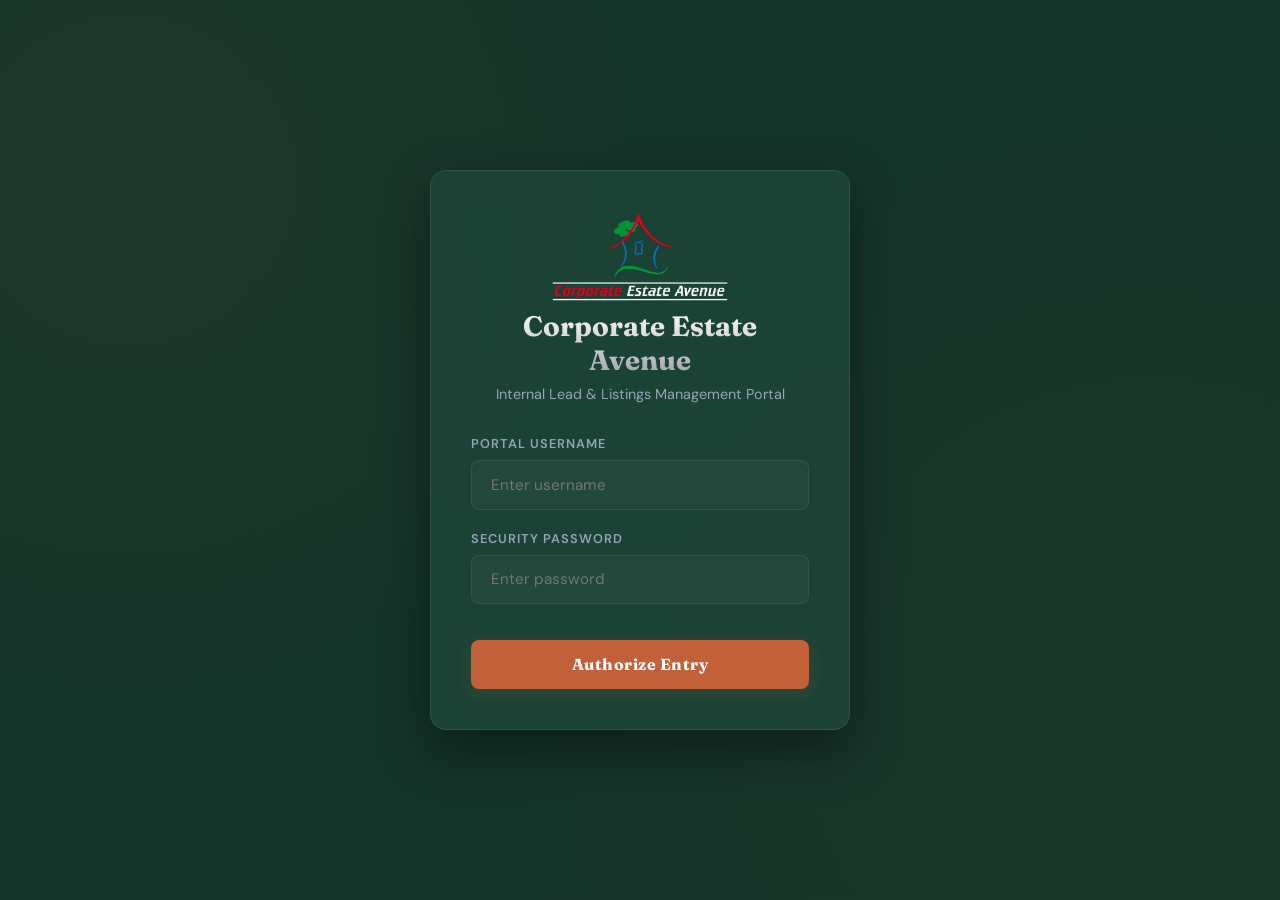
==== admin.html @ d3084be7 "Redesign site, add brand logo, and harden backend security - New conversion-focused homepage design " ====
<!DOCTYPE html>
<html lang="en">
<head>
    <meta charset="UTF-8">
    <meta name="viewport" content="width=device-width, initial-scale=1.0">
    <title>CEA Portal | Admin Dashboard</title>
    <!-- Google Fonts: Fraunces & DM Sans -->
    <link rel="preconnect" href="https://fonts.googleapis.com">
    <link rel="preconnect" href="https://fonts.gstatic.com" crossorigin>
    <link href="https://fonts.googleapis.com/css2?family=DM+Sans:wght@400;500;700&family=Fraunces:opsz,wght@9..144,500;9..144,600;9..144,700&display=swap" rel="stylesheet">
    <style>
        /* CSS Variables matching CEA brand */
        :root {
            --color-bg-deep: #153429;
            --color-bg-card: rgba(31, 77, 63, 0.6);
            --color-gold: #c2603a;
            --color-gold-hover: #d97a52;
            --color-text-primary: #f8fafc;
            --color-text-muted: #94a3b8;
            --color-border: rgba(255, 255, 255, 0.08);
            --color-border-glow: rgba(194, 96, 58, 0.3);
            --font-display: 'Fraunces', Georgia, serif;
            --font-body: 'DM Sans', sans-serif;
            --glass-shadow: 0 20px 50px rgba(0, 0, 0, 0.4);
            --transition: all 0.3s cubic-bezier(0.16, 1, 0.3, 1);
        }

        * {
            box-sizing: border-box;
            margin: 0;
            padding: 0;
        }

        body {
            background-color: var(--color-bg-deep);
            color: var(--color-text-primary);
            font-family: var(--font-body);
            font-variant-numeric: lining-nums;
            min-height: 100vh;
            display: flex;
            justify-content: center;
            align-items: center;
            overflow-x: hidden;
            background-image: radial-gradient(circle at 10% 20%, rgba(194, 96, 58, 0.05) 0%, transparent 40%),
                              radial-gradient(circle at 90% 80%, rgba(194, 96, 58, 0.03) 0%, transparent 50%);
        }

        /* Glassmorphic Panel Base */
        .glass-panel {
            background: var(--color-bg-card);
            backdrop-filter: blur(15px);
            -webkit-backdrop-filter: blur(15px);
            border: 1px solid var(--color-border);
            border-radius: 16px;
            box-shadow: var(--glass-shadow);
        }

        /* Animations */
        @keyframes fadeInUp {
            from {
                opacity: 0;
                transform: translateY(20px);
            }
            to {
                opacity: 1;
                transform: translateY(0);
            }
        }

        .animate-fade-in {
            animation: fadeInUp 0.6s cubic-bezier(0.16, 1, 0.3, 1) forwards;
        }

        /* -------------------------------------
           LOGIN CONTAINER
           ------------------------------------- */
        .login-wrapper {
            width: 100%;
            max-width: 420px;
            padding: 2.5rem;
            text-align: center;
        }

        .login-logo {
            margin-bottom: 2rem;
        }

        .logo-badge {
            background: linear-gradient(135deg, var(--color-gold), #aa8416);
            color: #ffffff;
            font-family: var(--font-display);
            font-weight: 800;
            padding: 0.5rem 1rem;
            border-radius: 8px;
            font-size: 1.2rem;
            display: inline-block;
            letter-spacing: 1px;
            box-shadow: 0 4px 15px rgba(194, 96, 58, 0.3);
            margin-bottom: 0.75rem;
        }

        .login-title {
            font-family: var(--font-display);
            font-size: 1.75rem;
            font-weight: 700;
            margin-bottom: 0.5rem;
            background: linear-gradient(180deg, #ffffff 0%, #a1a1aa 100%);
            -webkit-background-clip: text;
            -webkit-text-fill-color: transparent;
        }

        .login-subtitle {
            color: var(--color-text-muted);
            font-size: 0.9rem;
            margin-bottom: 2rem;
        }

        .form-group {
            text-align: left;
            margin-bottom: 1.25rem;
        }

        .form-group label {
            display: block;
            font-size: 0.8rem;
            text-transform: uppercase;
            letter-spacing: 1px;
            color: var(--color-text-muted);
            margin-bottom: 0.5rem;
            font-weight: 600;
        }

        .form-control {
            width: 100%;
            padding: 0.85rem 1.2rem;
            background: rgba(255, 255, 255, 0.03);
            border: 1px solid var(--color-border);
            border-radius: 8px;
            color: var(--color-text-primary);
            font-family: var(--font-body);
            font-size: 0.95rem;
            transition: var(--transition);
        }

        .form-control:focus {
            outline: none;
            border-color: var(--color-gold);
            background: rgba(255, 255, 255, 0.06);
            box-shadow: 0 0 15px rgba(194, 96, 58, 0.15);
        }

        .btn-gold {
            width: 100%;
            padding: 0.9rem;
            background: var(--color-gold);
            color: #ffffff;
            border: none;
            border-radius: 8px;
            font-family: var(--font-display);
            font-weight: 700;
            font-size: 1rem;
            cursor: pointer;
            letter-spacing: 0.5px;
            transition: var(--transition);
            box-shadow: 0 4px 20px rgba(194, 96, 58, 0.2);
            margin-top: 1rem;
        }

        .btn-gold:hover {
            background: var(--color-gold-hover);
            transform: translateY(-2px);
            box-shadow: 0 6px 25px rgba(194, 96, 58, 0.35);
        }

        .btn-gold:active {
            transform: translateY(0);
        }

        .btn-gold:disabled {
            background: #52525b;
            color: #27272a;
            cursor: not-allowed;
            transform: none;
            box-shadow: none;
        }

        .error-message {
            color: #ef4444;
            font-size: 0.85rem;
            margin-top: 1rem;
            display: none;
        }

        /* -------------------------------------
           DASHBOARD WRAPPER
           ------------------------------------- */
        .dashboard-container {
            width: 100%;
            max-width: 1280px;
            min-height: 85vh;
            margin: 2rem;
            display: none; /* Shown dynamically */
            flex-direction: column;
            animation: fadeInUp 0.8s cubic-bezier(0.16, 1, 0.3, 1) forwards;
        }

        /* Header block */
        .dash-header {
            display: flex;
            justify-content: space-between;
            align-items: center;
            padding: 1.5rem 2rem;
            border-bottom: 1px solid var(--color-border);
        }

        .dash-brand {
            display: flex;
            align-items: center;
            gap: 1rem;
        }

        .dash-logo-badge {
            background: var(--color-gold);
            color: #ffffff;
            font-family: var(--font-display);
            font-weight: 800;
            padding: 0.4rem 0.8rem;
            border-radius: 6px;
            font-size: 1.1rem;
        }

        .dash-title {
            font-family: var(--font-display);
            font-size: 1.35rem;
            font-weight: 700;
        }

        .dash-actions {
            display: flex;
            align-items: center;
            gap: 1rem;
        }

        .btn-logout {
            padding: 0.5rem 1rem;
            background: transparent;
            border: 1px solid rgba(239, 68, 68, 0.4);
            color: #f87171;
            border-radius: 6px;
            font-family: var(--font-body);
            font-size: 0.85rem;
            font-weight: 500;
            cursor: pointer;
            transition: var(--transition);
        }

        .btn-logout:hover {
            background: rgba(239, 68, 68, 0.1);
            border-color: #ef4444;
            color: #ef4444;
        }

        /* Dashboard Body Layout */
        .dash-body {
            flex: 1;
            display: flex;
            flex-direction: column;
            padding: 2rem;
        }

        /* Stats Grid */
        .stats-grid {
            display: grid;
            grid-template-columns: repeat(auto-fit, minmax(220px, 1fr));
            gap: 1.5rem;
            margin-bottom: 2rem;
        }

        .stat-card {
            padding: 1.5rem;
            display: flex;
            align-items: center;
            justify-content: space-between;
        }

        .stat-info h3 {
            font-size: 0.8rem;
            text-transform: uppercase;
            letter-spacing: 1px;
            color: var(--color-text-muted);
            margin-bottom: 0.5rem;
        }

        .stat-number {
            font-family: var(--font-display);
            font-size: 2.2rem;
            font-weight: 800;
            color: var(--color-gold);
        }

        .stat-icon-wrapper {
            background: rgba(194, 96, 58, 0.1);
            color: var(--color-gold);
            padding: 0.75rem;
            border-radius: 12px;
            display: flex;
            align-items: center;
            justify-content: center;
        }

        .stat-icon-wrapper svg {
            width: 24px;
            height: 24px;
        }

        /* Tabs and Controls */
        .dash-tabs-bar {
            display: flex;
            justify-content: space-between;
            align-items: center;
            border-bottom: 1px solid var(--color-border);
            margin-bottom: 1.5rem;
            flex-wrap: wrap;
            gap: 1rem;
        }

        .tabs-list {
            display: flex;
            list-style: none;
            gap: 0.5rem;
        }

        .tab-btn {
            background: transparent;
            border: none;
            color: var(--color-text-muted);
            padding: 1rem 1.5rem;
            font-family: var(--font-display);
            font-size: 1rem;
            font-weight: 600;
            cursor: pointer;
            position: relative;
            transition: var(--transition);
        }

        .tab-btn:hover {
            color: var(--color-text-primary);
        }

        .tab-btn.active {
            color: var(--color-gold);
        }

        .tab-btn.active::after {
            content: '';
            position: absolute;
            bottom: -1px;
            left: 0;
            right: 0;
            height: 2px;
            background: var(--color-gold);
            box-shadow: 0 0 10px var(--color-gold);
        }

        /* Tab Content Panel */
        .tab-panel {
            display: none;
            animation: fadeInUp 0.4s cubic-bezier(0.16, 1, 0.3, 1) forwards;
        }

        .tab-panel.active {
            display: block;
        }

        /* Inquiries Table styling */
        .table-responsive {
            width: 100%;
            overflow-x: auto;
            border-radius: 10px;
            border: 1px solid var(--color-border);
        }

        .cea-table {
            width: 100%;
            border-collapse: collapse;
            text-align: left;
            font-size: 0.9rem;
        }

        .cea-table th {
            background: rgba(255, 255, 255, 0.02);
            color: var(--color-text-muted);
            font-family: var(--font-display);
            font-weight: 600;
            padding: 1rem 1.25rem;
            border-bottom: 1px solid var(--color-border);
            text-transform: uppercase;
            font-size: 0.75rem;
            letter-spacing: 0.5px;
        }

        .cea-table td {
            padding: 1rem 1.25rem;
            border-bottom: 1px solid var(--color-border);
            color: var(--color-text-primary);
            vertical-align: middle;
        }

        .cea-table tr:last-child td {
            border-bottom: none;
        }

        .cea-table tr:hover td {
            background: rgba(255, 255, 255, 0.01);
        }

        .badge {
            display: inline-block;
            padding: 0.25rem 0.6rem;
            font-size: 0.75rem;
            font-weight: 600;
            border-radius: 20px;
            text-transform: uppercase;
            letter-spacing: 0.5px;
        }

        .badge-pm { background: rgba(59, 130, 246, 0.15); color: #60a5fa; border: 1px solid rgba(59, 130, 246, 0.3); }
        .badge-res { background: rgba(16, 185, 129, 0.15); color: #34d399; border: 1px solid rgba(16, 185, 129, 0.3); }
        .badge-comm { background: rgba(139, 92, 246, 0.15); color: #a78bfa; border: 1px solid rgba(139, 92, 246, 0.3); }
        .badge-reloc { background: rgba(245, 158, 11, 0.15); color: #fbbf24; border: 1px solid rgba(245, 158, 11, 0.3); }
        .badge-owner { background: rgba(236, 72, 153, 0.15); color: #f472b6; border: 1px solid rgba(236, 72, 153, 0.3); }
        .badge-client { background: rgba(20, 184, 166, 0.15); color: #2dd4bf; border: 1px solid rgba(20, 184, 166, 0.3); }

        .btn-action {
            background: rgba(255, 255, 255, 0.04);
            border: 1px solid var(--color-border);
            color: var(--color-text-primary);
            padding: 0.4rem 0.75rem;
            border-radius: 6px;
            font-size: 0.8rem;
            cursor: pointer;
            transition: var(--transition);
            display: inline-flex;
            align-items: center;
            gap: 0.3rem;
        }

        .btn-action:hover {
            border-color: var(--color-gold);
            color: var(--color-gold);
            background: rgba(194, 96, 58, 0.05);
        }

        .btn-action-delete {
            background: rgba(239, 68, 68, 0.05);
            border-color: rgba(239, 68, 68, 0.2);
            color: #f87171;
        }

        .btn-action-delete:hover {
            background: rgba(239, 68, 68, 0.15);
            border-color: #ef4444;
            color: #ef4444;
        }

        /* Empty state */
        .empty-state {
            padding: 3rem;
            text-align: center;
            color: var(--color-text-muted);
        }

        .empty-state svg {
            width: 48px;
            height: 48px;
            stroke: var(--color-text-muted);
            margin-bottom: 1rem;
            opacity: 0.6;
        }

        /* Properties Grid admin view */
        .properties-admin-grid {
            display: grid;
            grid-template-columns: repeat(auto-fill, minmax(320px, 1fr));
            gap: 1.5rem;
        }

        .prop-card {
            display: flex;
            flex-direction: column;
            height: 100%;
        }

        /* Image gallery slider for card */
        .prop-gallery-box {
            position: relative;
            height: 180px;
            background: #181d28;
            border-radius: 12px 12px 0 0;
            overflow: hidden;
            display: flex;
            align-items: center;
            justify-content: center;
        }

        .prop-gallery-img {
            width: 100%;
            height: 100%;
            object-fit: cover;
            transition: var(--transition);
            cursor: zoom-in;
        }

        .prop-gallery-img:hover {
            transform: scale(1.05);
        }

        .prop-gallery-counter {
            position: absolute;
            bottom: 10px;
            right: 10px;
            background: rgba(0, 0, 0, 0.7);
            color: #fff;
            padding: 0.25rem 0.5rem;
            border-radius: 4px;
            font-size: 0.75rem;
            font-weight: 600;
        }

        .prop-info-box {
            padding: 1.25rem;
            flex: 1;
            display: flex;
            flex-direction: column;
            justify-content: space-between;
        }

        .prop-type-badge {
            align-self: flex-start;
            font-size: 0.7rem;
            font-weight: 600;
            text-transform: uppercase;
            color: var(--color-gold);
            border: 1px solid var(--color-gold);
            padding: 0.2rem 0.5rem;
            border-radius: 4px;
            margin-bottom: 0.5rem;
            letter-spacing: 0.5px;
        }

        .prop-name {
            font-family: var(--font-display);
            font-size: 1.15rem;
            font-weight: 700;
            margin-bottom: 0.25rem;
        }

        .prop-location {
            color: var(--color-text-muted);
            font-size: 0.85rem;
            margin-bottom: 1rem;
            display: flex;
            align-items: center;
            gap: 0.3rem;
        }

        .prop-location svg {
            width: 14px;
            height: 14px;
        }

        .prop-meta-details {
            display: grid;
            grid-template-columns: 1fr 1fr;
            gap: 0.5rem;
            border-top: 1px solid var(--color-border);
            border-bottom: 1px solid var(--color-border);
            padding: 0.75rem 0;
            margin-bottom: 1rem;
            font-size: 0.85rem;
        }

        .meta-item {
            color: var(--color-text-muted);
        }

        .meta-item span {
            color: var(--color-text-primary);
            font-weight: 500;
        }

        .prop-owner-details {
            background: rgba(255, 255, 255, 0.02);
            padding: 0.75rem;
            border-radius: 8px;
            font-size: 0.8rem;
            border: 1px solid var(--color-border);
            margin-bottom: 1rem;
        }

        .owner-row {
            display: flex;
            justify-content: space-between;
            margin-bottom: 0.25rem;
        }

        .owner-row:last-child {
            margin-bottom: 0;
        }

        .owner-label {
            color: var(--color-text-muted);
        }

        .owner-val {
            font-weight: 500;
        }

        .prop-card-actions {
            display: flex;
            gap: 0.5rem;
        }

        .btn-card-full {
            flex: 1;
            justify-content: center;
        }

        /* -------------------------------------
           MODAL DIALOG
           ------------------------------------- */
        .modal-overlay {
            position: fixed;
            top: 0;
            left: 0;
            width: 100vw;
            height: 100vh;
            background: rgba(5, 7, 10, 0.85);
            backdrop-filter: blur(10px);
            z-index: 10000;
            display: none;
            justify-content: center;
            align-items: center;
            padding: 1.5rem;
        }

        .modal-overlay.open {
            display: flex;
        }

        .modal-box {
            width: 100%;
            max-width: 600px;
            max-height: 90vh;
            overflow-y: auto;
            position: relative;
            padding: 2.5rem;
            animation: modalScaleUp 0.4s cubic-bezier(0.16, 1, 0.3, 1) forwards;
        }

        @keyframes modalScaleUp {
            from {
                opacity: 0;
                transform: scale(0.95) translateY(10px);
            }
            to {
                opacity: 1;
                transform: scale(1) translateY(0);
            }
        }

        .modal-close-btn {
            position: absolute;
            top: 1.5rem;
            right: 1.5rem;
            background: transparent;
            border: none;
            font-size: 2rem;
            color: var(--color-text-muted);
            cursor: pointer;
            transition: var(--transition);
        }

        .modal-close-btn:hover {
            color: var(--color-text-primary);
        }

        .modal-heading {
            font-family: var(--font-display);
            font-size: 1.5rem;
            font-weight: 700;
            color: var(--color-gold);
            margin-bottom: 0.5rem;
        }

        .modal-divider {
            height: 1px;
            background: var(--color-border);
            margin: 1.25rem 0;
        }

        .modal-body {
            font-size: 0.95rem;
            line-height: 1.6;
        }

        .modal-body h4 {
            font-family: var(--font-display);
            font-size: 0.8rem;
            text-transform: uppercase;
            letter-spacing: 0.5px;
            color: var(--color-text-muted);
            margin-bottom: 0.5rem;
        }

        .modal-body p {
            margin-bottom: 1.5rem;
            background: rgba(255, 255, 255, 0.02);
            padding: 1rem;
            border-radius: 8px;
            border: 1px solid var(--color-border);
            white-space: pre-wrap; /* Preserve linebreaks */
        }

        /* Fullscreen Image Lightbox */
        .lightbox-overlay {
            position: fixed;
            top: 0;
            left: 0;
            width: 100vw;
            height: 100vh;
            background: rgba(0, 0, 0, 0.95);
            z-index: 20000;
            display: none;
            justify-content: center;
            align-items: center;
            user-select: none;
        }

        .lightbox-overlay.open {
            display: flex;
        }

        .lightbox-close {
            position: absolute;
            top: 2rem;
            right: 2rem;
            background: transparent;
            border: none;
            color: #fff;
            font-size: 2.5rem;
            cursor: pointer;
            opacity: 0.6;
            transition: var(--transition);
        }

        .lightbox-close:hover {
            opacity: 1;
        }

        .lightbox-content {
            max-width: 90vw;
            max-height: 85vh;
            display: flex;
            align-items: center;
            justify-content: center;
            position: relative;
        }

        .lightbox-img {
            max-width: 100%;
            max-height: 100%;
            object-fit: contain;
            border-radius: 8px;
            box-shadow: 0 10px 40px rgba(0,0,0,0.8);
            border: 1px solid rgba(255,255,255,0.05);
        }

        .lightbox-arrow {
            position: absolute;
            top: 50%;
            transform: translateY(-50%);
            background: rgba(255,255,255,0.05);
            border: 1px solid rgba(255,255,255,0.1);
            color: #fff;
            font-size: 2rem;
            padding: 1rem;
            cursor: pointer;
            border-radius: 50%;
            transition: var(--transition);
            display: flex;
            align-items: center;
            justify-content: center;
            width: 60px;
            height: 60px;
        }

        .lightbox-arrow:hover {
            background: rgba(194, 96, 58, 0.2);
            border-color: var(--color-gold);
            color: var(--color-gold);
        }

        .lightbox-arrow-left {
            left: -80px;
        }

        .lightbox-arrow-right {
            right: -80px;
        }

        @media (max-width: 768px) {
            .lightbox-arrow {
                width: 45px;
                height: 45px;
                font-size: 1.5rem;
            }
            .lightbox-arrow-left { left: 10px; }
            .lightbox-arrow-right { right: 10px; }
        }

        /* Premium Toast alerts */
        .cea-toast {
            position: fixed;
            bottom: 3rem;
            left: 50%;
            transform: translateX(-50%) translateY(20px);
            background: rgba(194, 96, 58, 0.95);
            color: #ffffff;
            padding: 1.25rem 2.5rem;
            border-radius: 30px;
            font-size: 0.95rem;
            fontWeight: 600;
            fontFamily: var(--font-body);
            letter-spacing: 0.5px;
            box-shadow: 0 15px 40px rgba(194, 96, 58, 0.3);
            z-index: 100000;
            opacity: 0;
            transition: all 0.4s cubic-bezier(0.16, 1, 0.3, 1);
        }

        .cea-toast.show {
            opacity: 1;
            transform: translateX(-50%) translateY(0);
        }
    </style>
</head>
<body>

    <!-- LOGIN PANEL -->
    <div class="login-wrapper glass-panel animate-fade-in" id="js-login-panel">
        <div class="login-logo">
            <img src="logo-white.png" alt="Corporate Estate Avenue" style="height:90px;width:auto;display:block;margin:0 auto 0.5rem;">
            <h1 class="login-title">Corporate Estate Avenue</h1>
            <p class="login-subtitle">Internal Lead & Listings Management Portal</p>
        </div>
        
        <form id="js-login-form">
            <div class="form-group">
                <label for="username">Portal Username</label>
                <input type="text" id="username" class="form-control" placeholder="Enter username" required autocomplete="username">
            </div>
            <div class="form-group">
                <label for="password">Security Password</label>
                <input type="password" id="password" class="form-control" placeholder="Enter password" required autocomplete="current-password">
            </div>
            <button type="submit" class="btn-gold" id="login-submit-btn">Authorize Entry</button>
            <div class="error-message" id="js-error-msg">Invalid credential configuration. Please try again.</div>
        </form>
    </div>

    <!-- MAIN DASHBOARD -->
    <div class="dashboard-container glass-panel" id="js-dashboard">
        <header class="dash-header">
            <div class="dash-brand">
                <div class="dash-logo-badge">CEA</div>
                <div class="dash-title-box">
                    <h2 class="dash-title">Corporate Estate Avenue</h2>
                    <p style="font-size:0.75rem; color: var(--color-text-muted)">Lead & Portal Administration</p>
                </div>
            </div>
            <div class="dash-actions">
                <span id="js-admin-welcome" style="font-size:0.9rem; color: var(--color-text-muted); display:none;">Welcome, Admin</span>
                <button class="btn-logout" id="js-btn-logout">Logout</button>
            </div>
        </header>

        <main class="dash-body">
            <!-- Summary Stats Card Block -->
            <div class="stats-grid">
                <div class="stat-card glass-panel">
                    <div class="stat-info">
                        <h3>Consultation Inquiries</h3>
                        <div class="stat-number" id="js-stat-inquiries">0</div>
                    </div>
                    <div class="stat-icon-wrapper">
                        <svg fill="none" stroke="currentColor" stroke-width="2" viewBox="0 0 24 24"><path stroke-linecap="round" stroke-linejoin="round" d="M8 10h.01M12 10h.01M16 10h.01M9 16H5a2 2 0 01-2-2V6a2 2 0 012-2h14a2 2 0 012 2v8a2 2 0 01-2 2h-5l-5 5v-5z"/></svg>
                    </div>
                </div>
                
                <div class="stat-card glass-panel">
                    <div class="stat-info">
                        <h3>Uploaded Properties</h3>
                        <div class="stat-number" id="js-stat-properties">0</div>
                    </div>
                    <div class="stat-icon-wrapper">
                        <svg fill="none" stroke="currentColor" stroke-width="2" viewBox="0 0 24 24"><path stroke-linecap="round" stroke-linejoin="round" d="M19 21V5a2 2 0 00-2-2H7a2 2 0 00-2 2v16m14 0h2m-2 0h-5m-9 0H3m2 0h5M9 7h1m-1 4h1m4-4h1m-1 4h1m-5 10v-5a1 1 0 011-1h2a1 1 0 011 1v5m-4 0h4"/></svg>
                    </div>
                </div>
            </div>

            <!-- Tabs Controls -->
            <div class="dash-tabs-bar">
                <ul class="tabs-list">
                    <li><button class="tab-btn active" data-tab="inquiries">Inquiries</button></li>
                    <li><button class="tab-btn" data-tab="properties">Uploaded Properties</button></li>
                </ul>
            </div>

            <!-- PANEL 1: INQUIRIES -->
            <section class="tab-panel active" id="panel-inquiries">
                <div class="table-responsive">
                    <table class="cea-table">
                        <thead>
                            <tr>
                                <th>Contact Name</th>
                                <th>Email Address</th>
                                <th>Phone Number</th>
                                <th>Service Area</th>
                                <th>Received Date</th>
                                <th>Actions</th>
                            </tr>
                        </thead>
                        <tbody id="js-inquiries-table-body">
                            <!-- Populated dynamically -->
                        </tbody>
                    </table>
                </div>
                <div class="empty-state" id="js-inquiries-empty" style="display:none;">
                    <svg fill="none" stroke="currentColor" stroke-width="2" viewBox="0 0 24 24"><path stroke-linecap="round" stroke-linejoin="round" d="M9 12h6m-6 4h6m2 5H7a2 2 0 01-2-2V5a2 2 0 012-2h5.586a1 1 0 01.707.293l5.414 5.414a1 1 0 01.293.707V19a2 2 0 01-2 2z"/></svg>
                    <p>No active inquiries found.</p>
                </div>
            </section>

            <!-- PANEL 2: PROPERTIES -->
            <section class="tab-panel" id="panel-properties">
                <div class="properties-admin-grid" id="js-properties-grid">
                    <!-- Populated dynamically -->
                </div>
                <div class="empty-state" id="js-properties-empty" style="display:none;">
                    <svg fill="none" stroke="currentColor" stroke-width="2" viewBox="0 0 24 24"><path stroke-linecap="round" stroke-linejoin="round" d="M19 21V5a2 2 0 00-2-2H7a2 2 0 00-2 2v16m14 0h2m-2 0h-5m-9 0H3m2 0h5M9 7h1m-1 4h1m4-4h1m-1 4h1m-5 10v-5a1 1 0 011-1h2a1 1 0 011 1v5m-4 0h4"/></svg>
                    <p>No uploaded properties available.</p>
                </div>
            </section>
        </main>
    </div>

    <!-- DETAIL MODAL -->
    <div class="modal-overlay" id="js-detail-modal">
        <div class="modal-box glass-panel">
            <button class="modal-close-btn" id="js-close-modal">&times;</button>
            <h3 class="modal-heading" id="js-modal-title">Inquiry Details</h3>
            <div class="modal-divider"></div>
            <div class="modal-body" id="js-modal-body">
                <!-- Set dynamically -->
            </div>
        </div>
    </div>

    <!-- LIGHTBOX FOR PROPERTY IMAGES -->
    <div class="lightbox-overlay" id="js-lightbox">
        <button class="lightbox-close" id="js-close-lightbox">&times;</button>
        <button class="lightbox-arrow lightbox-arrow-left" id="js-prev-lightbox">&#10094;</button>
        <div class="lightbox-content">
            <img src="" alt="Listing Zoom" class="lightbox-img" id="js-lightbox-img">
        </div>
        <button class="lightbox-arrow lightbox-arrow-right" id="js-next-lightbox">&#10095;</button>
    </div>

    <script src="admin.js"></script>
</body>
</html>
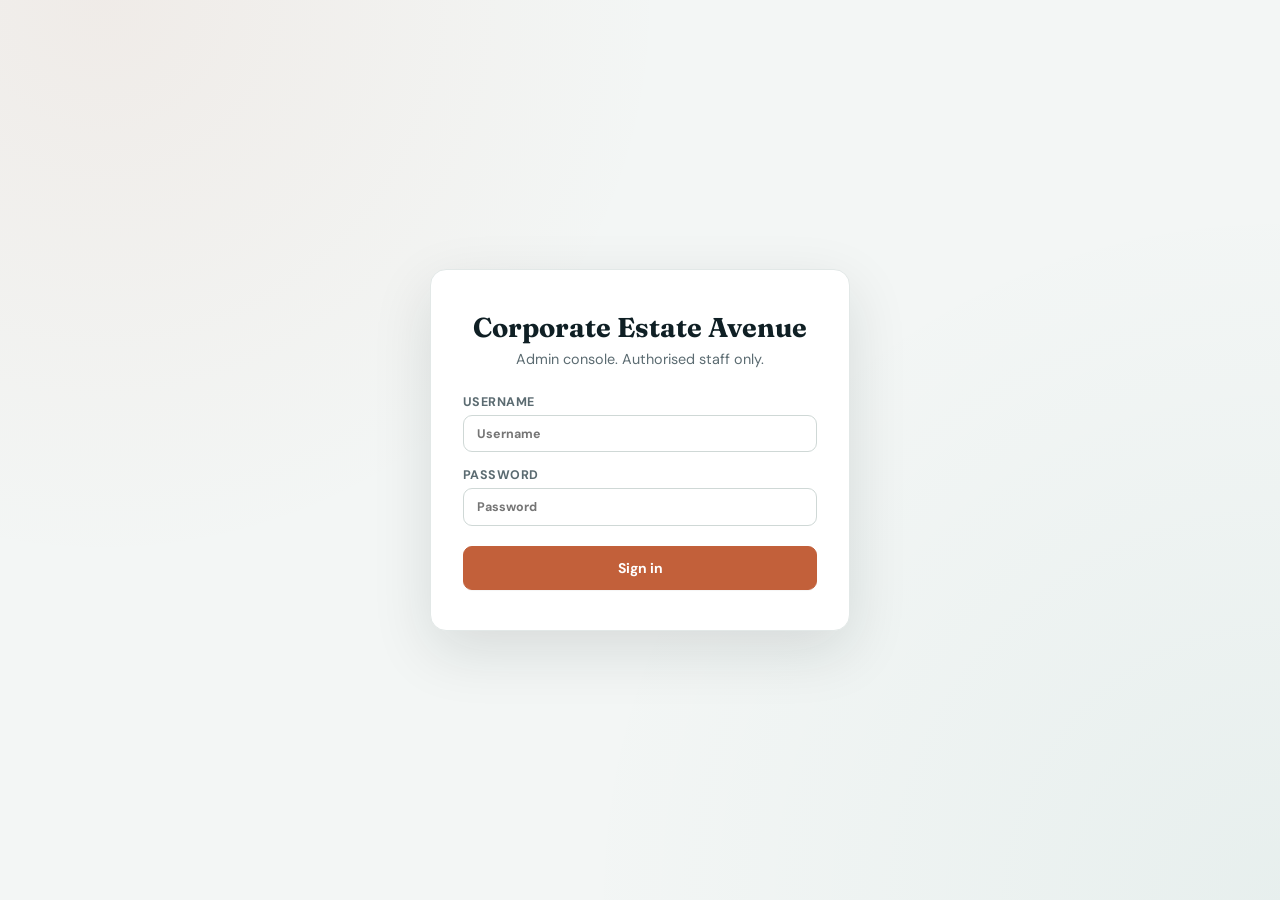
==== commit 9f9577d7: "Add Supabase backend, listing approval workflow and CRM admin console - Supabase REST/Storage backen" ====
--- a/admin.html
+++ b/admin.html
@@ -3,980 +3,516 @@
 <head>
     <meta charset="UTF-8">
     <meta name="viewport" content="width=device-width, initial-scale=1.0">
-    <title>CEA Portal | Admin Dashboard</title>
-    <!-- Google Fonts: Fraunces & DM Sans -->
+    <meta name="robots" content="noindex, nofollow">
+    <meta name="color-scheme" content="light">
+    <meta name="theme-color" content="#f3f6f5">
+    <title>CEA Portal | Admin Console</title>
+    <link rel="icon" type="image/png" href="icon-192.png">
     <link rel="preconnect" href="https://fonts.googleapis.com">
     <link rel="preconnect" href="https://fonts.gstatic.com" crossorigin>
     <link href="https://fonts.googleapis.com/css2?family=DM+Sans:wght@400;500;700&family=Fraunces:opsz,wght@9..144,500;9..144,600;9..144,700&display=swap" rel="stylesheet">
     <style>
-        /* CSS Variables matching CEA brand */
         :root {
-            --color-bg-deep: #153429;
-            --color-bg-card: rgba(31, 77, 63, 0.6);
-            --color-gold: #c2603a;
-            --color-gold-hover: #d97a52;
-            --color-text-primary: #f8fafc;
-            --color-text-muted: #94a3b8;
-            --color-border: rgba(255, 255, 255, 0.08);
-            --color-border-glow: rgba(194, 96, 58, 0.3);
+            --bg: #f3f6f5;
+            --card: #ffffff;
+            --card-solid: #ffffff;
+            --accent: #c2603a;
+            --accent-hover: #a84a26;
+            --text: #0f1f24;
+            --muted: #5b6b71;
+            --line: #e2e8e7;
+            --field: #f6f8f7;
+            --ok: #15803d;
+            --warn: #b45309;
+            --bad: #b91c1c;
+            --info: #1d4ed8;
             --font-display: 'Fraunces', Georgia, serif;
-            --font-body: 'DM Sans', sans-serif;
-            --glass-shadow: 0 20px 50px rgba(0, 0, 0, 0.4);
-            --transition: all 0.3s cubic-bezier(0.16, 1, 0.3, 1);
+            --font-body: 'DM Sans', system-ui, sans-serif;
+            --ease: cubic-bezier(0.16, 1, 0.3, 1);
         }
-
-        * {
-            box-sizing: border-box;
-            margin: 0;
-            padding: 0;
-        }
-
+        * { box-sizing: border-box; margin: 0; padding: 0; }
+        html { -webkit-text-size-adjust: 100%; }
         body {
-            background-color: var(--color-bg-deep);
-            color: var(--color-text-primary);
+            background: var(--bg);
+            color: var(--text);
             font-family: var(--font-body);
             font-variant-numeric: lining-nums;
             min-height: 100vh;
-            display: flex;
-            justify-content: center;
-            align-items: center;
-            overflow-x: hidden;
-            background-image: radial-gradient(circle at 10% 20%, rgba(194, 96, 58, 0.05) 0%, transparent 40%),
-                              radial-gradient(circle at 90% 80%, rgba(194, 96, 58, 0.03) 0%, transparent 50%);
+            background-image: radial-gradient(circle at 8% 0%, rgba(194, 96, 58, 0.07) 0%, transparent 38%), radial-gradient(circle at 100% 100%, rgba(11, 110, 99, 0.05) 0%, transparent 45%);
         }
-
-        /* Glassmorphic Panel Base */
-        .glass-panel {
-            background: var(--color-bg-card);
-            backdrop-filter: blur(15px);
-            -webkit-backdrop-filter: blur(15px);
-            border: 1px solid var(--color-border);
-            border-radius: 16px;
-            box-shadow: var(--glass-shadow);
+        button, input, select, textarea { font: inherit; color: inherit; }
+        a { color: inherit; }
+        [hidden] { display: none !important; }
+        .panel { background: var(--card); border: 1px solid var(--line); border-radius: 16px; box-shadow: 0 1px 3px rgba(15, 31, 36, .06), 0 10px 28px rgba(15, 31, 36, .06); }
+
+        /* ---------- buttons & fields ---------- */
+        .btn { box-shadow: 0 1px 1px rgba(15, 31, 36, .04); display: inline-flex; align-items: center; justify-content: center; gap: .4rem; padding: .55rem 1rem; border-radius: 9px; border: 1px solid var(--line); background: rgba(15, 31, 36, ); color: var(--text); font-size: .875rem; font-weight: 500; cursor: pointer; text-decoration: none; white-space: nowrap; transition: all .2s var(--ease); }
+        .btn:hover { border-color: var(--accent); color: var(--accent-hover); }
+        .btn:disabled { opacity: .55; cursor: progress; }
+        .btn-primary { background: var(--accent); border-color: var(--accent); color: #fff; font-weight: 700; }
+        .btn-primary:hover { background: var(--accent-hover); border-color: var(--accent-hover); color: #fff; }
+        .btn-ok { background: rgba(16,185,129,.14); border-color: rgba(16,185,129,.45); color: var(--ok); }
+        .btn-ok:hover { background: rgba(22,163,74,.16); border-color: #16a34a; color: var(--ok); }
+        .btn-danger { background: rgba(239,68,68,.07); border-color: rgba(239,68,68,.28); color: var(--bad); }
+        .btn-danger:hover { background: rgba(239,68,68,.12); border-color: #dc2626; color: #b91c1c; }
+        .btn-sm { padding: .35rem .65rem; font-size: .8rem; border-radius: 7px; }
+        .btn-icon { padding: .35rem .55rem; }
+        .btn svg { width: 15px; height: 15px; flex: none; }
+        input[type=text], input[type=tel], input[type=email], input[type=password], input[type=date], input[type=search], select, textarea {
+            width: 100%; background: var(--field); border: 1px solid var(--line); border-radius: 9px; padding: .6rem .8rem; outline: none; color-scheme: light; transition: border-color .2s;
         }
-
-        /* Animations */
-        @keyframes fadeInUp {
-            from {
-                opacity: 0;
-                transform: translateY(20px);
-            }
-            to {
-                opacity: 1;
-                transform: translateY(0);
-            }
+        select option { background: #fff; color: var(--text); }
+        input:focus, select:focus, textarea:focus { border-color: var(--accent); }
+        textarea { resize: vertical; min-height: 90px; line-height: 1.5; }
+        label.field { display: flex; flex-direction: column; gap: .35rem; font-size: .78rem; font-weight: 700; letter-spacing: .04em; text-transform: uppercase; color: var(--muted); }
+        label.field > span.req { color: var(--accent-hover); }
+        .grid-2 { display: grid; grid-template-columns: repeat(2, minmax(0, 1fr)); gap: .9rem; }
+        .grid-3 { display: grid; grid-template-columns: repeat(3, minmax(0, 1fr)); gap: .9rem; }
+        .stack { display: flex; flex-direction: column; gap: .9rem; }
+        .check { display: inline-flex; align-items: center; gap: .5rem; cursor: pointer; font-size: .9rem; }
+        .check input { width: 17px; height: 17px; accent-color: var(--accent); }
+
+        /* ---------- login ---------- */
+        .login-wrap { min-height: 100vh; display: grid; place-items: center; padding: 1.5rem; }
+        .login { width: 100%; max-width: 420px; padding: 2.5rem 2rem; }
+        .login h1 { font-family: var(--font-display); font-size: 1.7rem; text-align: center; }
+        .login p.sub { text-align: center; color: var(--muted); font-size: .9rem; margin: .4rem 0 1.6rem; }
+        .login .btn-primary { width: 100%; padding: .75rem; margin-top: .4rem; }
+        .login-error { display: none; margin-top: .9rem; padding: .7rem; border-radius: 9px; background: rgba(239,68,68,.1); border: 1px solid rgba(239,68,68,.3); color: var(--bad); font-size: .85rem; text-align: center; }
+
+        /* ---------- shell ---------- */
+        .app { max-width: 1400px; margin: 0 auto; padding: 1.25rem; }
+        .topbar { display: flex; align-items: center; justify-content: space-between; gap: 1rem; flex-wrap: wrap; padding: 1rem 1.4rem; margin-bottom: 1rem; }
+        .brand { display: flex; align-items: center; gap: .9rem; }
+        .brand-badge { background: var(--accent); color: #fff; font-family: var(--font-display); font-weight: 700; padding: .35rem .7rem; border-radius: 8px; }
+        .brand h1 { font-family: var(--font-display); font-size: 1.25rem; line-height: 1.2; }
+        .brand small { color: var(--muted); font-size: .78rem; }
+        .top-actions { display: flex; align-items: center; gap: .6rem; flex-wrap: wrap; }
+        .updated { color: var(--muted); font-size: .78rem; }
+        .tabs { display: flex; gap: .25rem; padding: .4rem; margin-bottom: 1rem; overflow-x: auto; scrollbar-width: none; }
+        .tabs::-webkit-scrollbar { display: none; }
+        .tab { flex: none; display: inline-flex; align-items: center; gap: .5rem; padding: .65rem 1.1rem; border: 0; border-radius: 10px; background: transparent; color: var(--muted); font-weight: 700; cursor: pointer; transition: all .2s; }
+        .tab:hover { color: var(--text); }
+        .tab.active { background: rgba(194, 96, 58, .16); color: var(--accent-hover); }
+        .badge { min-width: 1.35rem; padding: 0 .4rem; border-radius: 999px; background: var(--accent); color: #fff; font-size: .72rem; font-weight: 700; line-height: 1.35rem; text-align: center; }
+        .tab-panel { display: none; }
+        .tab-panel.active { display: block; }
+
+        /* ---------- overview ---------- */
+        .kpis { display: grid; grid-template-columns: repeat(6, minmax(0, 1fr)); gap: .8rem; margin-bottom: 1rem; }
+        .kpi { padding: 1.1rem 1.2rem; text-align: left; cursor: pointer; border: 1px solid var(--line); background: var(--card); border-radius: 14px; transition: all .2s var(--ease); }
+        .kpi:hover { border-color: var(--accent); transform: translateY(-2px); }
+        .kpi .label { font-size: .7rem; font-weight: 700; letter-spacing: .08em; text-transform: uppercase; color: var(--muted); }
+        .kpi .num { font-family: var(--font-display); font-size: 2.1rem; font-weight: 700; color: var(--accent); line-height: 1.2; margin-top: .25rem; }
+        .kpi.alert .num { color: var(--warn); }
+        .cols-2 { display: grid; grid-template-columns: repeat(2, minmax(0, 1fr)); gap: 1rem; }
+        .cols-3 { display: grid; grid-template-columns: repeat(3, minmax(0, 1fr)); gap: 1rem; }
+        .box { padding: 1.2rem 1.3rem; min-width: 0; }
+        .cols-2 > *, .cols-3 > * { min-width: 0; }
+        .box h2 { flex-wrap: wrap; }
+        .kv dd, .kv dt { min-width: 0; overflow-wrap: anywhere; }
+        .daily { overflow: hidden; }
+        .linklist .btn { white-space: normal; text-align: center; }
+        #an-areas { overflow-x: auto; }
+        .box h2 { font-family: var(--font-display); font-size: 1.05rem; margin-bottom: .8rem; display: flex; justify-content: space-between; align-items: center; gap: .5rem; }
+        .box h2 a, .box h2 button.link { font-family: var(--font-body); font-size: .78rem; font-weight: 500; color: var(--accent-hover); background: none; border: 0; cursor: pointer; text-decoration: underline; text-underline-offset: 3px; }
+        .mini { display: flex; align-items: center; justify-content: space-between; gap: .7rem; padding: .65rem 0; border-top: 1px solid var(--line); font-size: .88rem; }
+        .mini:first-of-type { border-top: 0; }
+        .mini .who { min-width: 0; }
+        .mini .who strong { display: block; overflow: hidden; text-overflow: ellipsis; white-space: nowrap; }
+        .mini .who span { display: block; color: var(--muted); font-size: .78rem; overflow: hidden; text-overflow: ellipsis; white-space: nowrap; }
+        .empty-note { color: var(--muted); font-size: .88rem; padding: .6rem 0; }
+        .pipeline { display: grid; grid-template-columns: repeat(6, minmax(0, 1fr)); gap: .6rem; margin-bottom: 1rem; }
+        .stage { padding: .8rem; border-radius: 12px; border: 1px solid var(--line); background: rgba(15, 31, 36, .04); cursor: pointer; text-align: left; transition: all .2s; }
+        .stage:hover { border-color: var(--accent); }
+        .stage b { display: block; font-family: var(--font-display); font-size: 1.5rem; }
+        .stage span { font-size: .74rem; color: var(--muted); text-transform: uppercase; letter-spacing: .06em; font-weight: 700; }
+
+        /* ---------- toolbars & tables ---------- */
+        .toolbar { display: flex; flex-wrap: wrap; align-items: center; gap: .6rem; padding: 1rem 1.2rem; border-bottom: 1px solid var(--line); }
+        .toolbar .grow { flex: 1 1 220px; min-width: 180px; }
+        .toolbar select { width: auto; min-width: 130px; }
+        .toolbar .spacer { flex: 1; }
+        .bulkbar { display: flex; align-items: center; gap: .6rem; flex-wrap: wrap; padding: .7rem 1.2rem; background: rgba(194,96,58,.14); border-bottom: 1px solid var(--line); font-size: .88rem; }
+        .table-wrap { overflow-x: auto; }
+        table { width: 100%; border-collapse: collapse; min-width: 980px; }
+        th { text-align: left; font-size: .7rem; letter-spacing: .08em; text-transform: uppercase; color: var(--muted); font-weight: 700; padding: .8rem 1rem; border-bottom: 1px solid var(--line); white-space: nowrap; }
+        td { padding: .85rem 1rem; border-bottom: 1px solid var(--line); font-size: .88rem; vertical-align: middle; }
+        tbody tr:hover { background: rgba(15, 31, 36, ); }
+        td .sub { display: block; color: var(--muted); font-size: .78rem; margin-top: .15rem; }
+        td a.plain { text-decoration: none; }
+        td a.plain:hover { color: var(--accent-hover); text-decoration: underline; }
+        .contact-links { display: flex; gap: .35rem; margin-top: .35rem; }
+        .row-actions { display: flex; gap: .4rem; justify-content: flex-end; }
+        .status-select { width: auto; padding: .3rem .55rem; font-size: .8rem; font-weight: 700; border-radius: 999px; }
+        .st-new { color: var(--info); } .st-contacted { color: var(--warn); } .st-visit { color: #7e22ce; } .st-negotiating { color: #c2410c; } .st-won { color: var(--ok); } .st-lost { color: var(--bad); }
+        .pill { display: inline-block; padding: .15rem .6rem; border-radius: 999px; font-size: .7rem; font-weight: 700; letter-spacing: .04em; text-transform: uppercase; border: 1px solid var(--line); }
+        .pill-pending { background: rgba(245,158,11,.14); color: var(--warn); border-color: rgba(245,158,11,.35); }
+        .pill-approved { background: rgba(16,185,129,.14); color: var(--ok); border-color: rgba(16,185,129,.35); }
+        .pill-rejected { background: rgba(239,68,68,.12); color: var(--bad); border-color: rgba(239,68,68,.3); }
+        .pill-src { background: rgba(15, 31, 36, ); color: var(--muted); }
+        .due { color: var(--warn); font-weight: 700; }
+        .pager { display: flex; align-items: center; justify-content: space-between; gap: 1rem; padding: .9rem 1.2rem; color: var(--muted); font-size: .85rem; }
+        .empty { padding: 3rem 1rem; text-align: center; color: var(--muted); }
+
+        /* ---------- listings ---------- */
+        .chips { display: flex; flex-wrap: wrap; gap: .5rem; }
+        .chip { padding: .42rem .9rem; border-radius: 999px; border: 1px solid var(--line); background: rgba(15, 31, 36, ); color: var(--muted); font-size: .83rem; font-weight: 700; cursor: pointer; transition: all .2s; }
+        .chip:hover { color: var(--text); border-color: var(--accent); }
+        .chip.active { background: var(--accent); border-color: var(--accent); color: #fff; }
+        .chip .n { opacity: .8; margin-left: .3rem; }
+        .cards { display: grid; grid-template-columns: repeat(auto-fill, minmax(300px, 1fr)); gap: 1rem; padding: 1.2rem; }
+        .lcard { display: flex; flex-direction: column; overflow: hidden; border-radius: 14px; border: 1px solid var(--line); background: rgba(15, 31, 36, .04); }
+        .lcard .photo { position: relative; aspect-ratio: 4 / 3; background: #e6ecea; display: grid; place-items: center; color: var(--muted); font-size: .85rem; cursor: zoom-in; }
+        .lcard .photo img { width: 100%; height: 100%; object-fit: cover; }
+        .lcard .photo .count { position: absolute; right: .6rem; bottom: .6rem; padding: .15rem .55rem; border-radius: 999px; background: rgba(0,0,0,.65); font-size: .72rem; }
+        .lcard .star { position: absolute; left: .6rem; top: .6rem; padding: .15rem .55rem; border-radius: 999px; background: var(--accent); font-size: .72rem; font-weight: 700; }
+        .lcard .body { padding: 1rem; display: flex; flex-direction: column; gap: .35rem; flex: 1; }
+        .lcard h3 { font-family: var(--font-display); font-size: 1.05rem; }
+        .lcard .meta { color: var(--muted); font-size: .82rem; }
+        .lcard .price { font-weight: 700; color: var(--accent-hover); }
+        .lcard .owner { margin-top: .4rem; padding-top: .6rem; border-top: 1px solid var(--line); font-size: .82rem; color: var(--muted); }
+        .lcard .owner strong { color: var(--text); }
+        .lcard .actions { display: flex; flex-wrap: wrap; gap: .4rem; margin-top: auto; padding-top: .7rem; }
+        .lcard .actions .btn { flex: 1 1 auto; }
+
+        /* ---------- system ---------- */
+        .kv { display: grid; grid-template-columns: 170px 1fr; gap: .5rem 1rem; font-size: .9rem; }
+        .kv dt { color: var(--muted); }
+        .linklist { display: grid; gap: .5rem; }
+        .dot { display: inline-block; width: 9px; height: 9px; border-radius: 50%; background: var(--muted); margin-right: .45rem; }
+        .dot.ok { background: var(--ok); } .dot.bad { background: var(--bad); }
+
+        /* ---------- modal / lightbox / toast ---------- */
+        .overlay { position: fixed; inset: 0; z-index: 100; display: none; align-items: flex-start; justify-content: center; padding: 3vh 1rem; background: rgba(15, 31, 36, .5); overflow-y: auto; }
+        .overlay.open { display: flex; }
+        .modal { width: 100%; max-width: 720px; background: var(--card-solid); border: 1px solid var(--line); border-radius: 16px; box-shadow: 0 30px 80px rgba(15, 31, 36, .16); }
+        .modal-head { display: flex; align-items: center; justify-content: space-between; gap: 1rem; padding: 1.1rem 1.4rem; border-bottom: 1px solid var(--line); }
+        .modal-head h2 { font-family: var(--font-display); font-size: 1.2rem; color: var(--accent-hover); }
+        .modal-x { background: none; border: 0; font-size: 1.7rem; line-height: 1; color: var(--muted); cursor: pointer; }
+        .modal-x:hover { color: var(--text); }
+        .modal-body { padding: 1.3rem 1.4rem; display: flex; flex-direction: column; gap: 1rem; }
+        .modal-foot { display: flex; flex-wrap: wrap; gap: .6rem; justify-content: space-between; padding: 1rem 1.4rem; border-top: 1px solid var(--line); }
+        .detail { display: grid; grid-template-columns: 160px 1fr; gap: .45rem 1rem; padding: .9rem 1rem; border-radius: 10px; background: rgba(15, 31, 36, .04); font-size: .88rem; }
+        .detail dt { color: var(--muted); }
+        .detail dd { overflow-wrap: anywhere; white-space: pre-wrap; }
+        .thumbs { display: flex; gap: .5rem; flex-wrap: wrap; }
+        .thumbs img { width: 74px; height: 74px; object-fit: cover; border-radius: 8px; border: 1px solid var(--line); cursor: zoom-in; }
+        .drop { border: 1.5px dashed var(--line); border-radius: 10px; padding: 1rem; text-align: center; color: var(--muted); font-size: .85rem; cursor: pointer; }
+        .drop:hover { border-color: var(--accent); color: var(--text); }
+        .lightbox { position: fixed; inset: 0; z-index: 200; display: none; align-items: center; justify-content: center; background: rgba(0,0,0,.92); }
+        .lightbox.open { display: flex; }
+        .lightbox img { max-width: 92vw; max-height: 88vh; border-radius: 8px; }
+        .lightbox button { position: absolute; background: rgba(255,255,255,.1); border: 0; color: #fff; width: 44px; height: 44px; border-radius: 50%; font-size: 1.4rem; cursor: pointer; }
+        .lightbox .lb-close { top: 1rem; right: 1rem; } .lightbox .lb-prev { left: 1rem; } .lightbox .lb-next { right: 1rem; }
+        .toast { position: fixed; left: 50%; bottom: 1.6rem; z-index: 300; transform: translate(-50%, 20px); max-width: calc(100vw - 2rem); padding: .8rem 1.3rem; border-radius: 12px; background: var(--accent); color: #fff; font-weight: 600; font-size: .9rem; box-shadow: 0 12px 32px rgba(15, 31, 36, .16); opacity: 0; pointer-events: none; transition: all .35s var(--ease); }
+        .toast.show { opacity: 1; transform: translate(-50%, 0); }
+
+
+        /* ---------- CRM v2 ---------- */
+        kbd { display: inline-block; padding: 0 .35rem; margin-left: .3rem; border: 1px solid var(--line); border-radius: 5px; background: rgba(15, 31, 36, ); font: inherit; font-size: .7rem; color: var(--muted); }
+        .seg { display: inline-flex; border: 1px solid var(--line); border-radius: 9px; overflow: hidden; }
+        .seg-btn { padding: .4rem .8rem; border: 0; background: transparent; color: var(--muted); font-size: .82rem; font-weight: 700; cursor: pointer; }
+        .seg-btn.active { background: var(--accent); color: #fff; }
+        .prio { display: inline-block; padding: .12rem .55rem; border-radius: 999px; font-size: .68rem; font-weight: 700; letter-spacing: .05em; text-transform: uppercase; }
+        .prio-hot { background: rgba(239,68,68,.1); color: #b91c1c; border: 1px solid rgba(239,68,68,.4); }
+        .prio-warm { background: rgba(245,158,11,.14); color: var(--warn); border: 1px solid rgba(245,158,11,.35); }
+        .prio-cold { background: rgba(96,165,250,.12); color: var(--info); border: 1px solid rgba(96,165,250,.3); }
+        .prio-closed { background: rgba(15, 31, 36, ); color: var(--muted); border: 1px solid var(--line); }
+        .tag { display: inline-block; margin-left: .3rem; padding: .08rem .5rem; border-radius: 999px; font-size: .66rem; font-weight: 700; text-transform: uppercase; letter-spacing: .04em; }
+        .tag-stale { background: rgba(234,88,12,.1); color: #c2410c; }
+        .tag-repeat { background: rgba(126,34,206,.09); color: #7e22ce; }
+        .board { display: grid; grid-template-columns: repeat(6, minmax(230px, 1fr)); gap: .8rem; padding: 1rem; overflow-x: auto; align-items: start; }
+        .col { background: rgba(15, 31, 36, .04); border: 1px solid var(--line); border-radius: 12px; min-height: 160px; display: flex; flex-direction: column; }
+        .col.over { border-color: var(--accent); background: rgba(194,96,58,.1); }
+        .col-head { display: flex; justify-content: space-between; align-items: center; padding: .7rem .8rem; font-size: .78rem; font-weight: 700; text-transform: uppercase; letter-spacing: .06em; border-bottom: 1px solid var(--line); }
+        .col-head .n { background: rgba(15, 31, 36, ); border-radius: 999px; padding: 0 .55rem; color: var(--text); }
+        .col-body { padding: .6rem; display: flex; flex-direction: column; gap: .55rem; flex: 1; }
+        .kcard { padding: .75rem; border-radius: 10px; background: var(--card-solid); border: 1px solid var(--line); cursor: grab; font-size: .85rem; transition: border-color .15s, transform .15s; }
+        .kcard:hover { border-color: var(--accent); }
+        .kcard.dragging { opacity: .45; }
+        .kcard strong { display: block; margin-bottom: .2rem; }
+        .kcard .sub { display: block; color: var(--muted); font-size: .78rem; margin-top: .2rem; }
+        .kcard .row { display: flex; align-items: center; justify-content: space-between; gap: .4rem; margin-top: .45rem; }
+        .timeline { display: flex; flex-direction: column; gap: .1rem; max-height: 240px; overflow-y: auto; padding-right: .3rem; }
+        .tl { display: grid; grid-template-columns: 74px 1fr; gap: .6rem; padding: .5rem 0; border-top: 1px solid var(--line); font-size: .85rem; }
+        .tl:first-child { border-top: 0; }
+        .tl .k { font-size: .68rem; font-weight: 700; letter-spacing: .05em; text-transform: uppercase; color: var(--accent-hover); }
+        .tl .when { display: block; color: var(--muted); font-size: .72rem; text-transform: none; letter-spacing: 0; font-weight: 400; margin-top: .1rem; }
+        .tl .b { white-space: pre-wrap; overflow-wrap: anywhere; }
+        .logrow { display: grid; grid-template-columns: 130px 1fr auto; gap: .5rem; align-items: start; }
+        .logrow textarea { min-height: 42px; }
+        .section-title { font-size: .72rem; font-weight: 700; letter-spacing: .08em; text-transform: uppercase; color: var(--muted); }
+        .matches { display: flex; flex-direction: column; gap: .5rem; }
+        .match { display: flex; align-items: center; justify-content: space-between; gap: .7rem; padding: .6rem .8rem; border-radius: 10px; background: rgba(15, 31, 36, .04); border: 1px solid var(--line); font-size: .85rem; }
+        .match .who { min-width: 0; }
+        .match .who strong { display: block; overflow: hidden; text-overflow: ellipsis; white-space: nowrap; }
+        .match .who span { color: var(--muted); font-size: .76rem; }
+        .score { flex: none; min-width: 3.2rem; text-align: center; padding: .15rem .5rem; border-radius: 999px; font-size: .75rem; font-weight: 700; background: rgba(16,185,129,.16); color: var(--ok); }
+        .score.mid { background: rgba(245,158,11,.16); color: var(--warn); }
+        .dealbox { padding: .9rem 1rem; border-radius: 10px; border: 1px solid rgba(16,185,129,.35); background: rgba(16,185,129,.08); }
+        .dealbox .hint { margin-top: .5rem; color: var(--ok); font-size: .85rem; font-weight: 700; }
+        .bars { display: flex; flex-direction: column; gap: .55rem; }
+        .bar { display: grid; grid-template-columns: 130px 1fr 48px; align-items: center; gap: .7rem; font-size: .84rem; }
+        .bar .track { height: 10px; border-radius: 999px; background: rgba(15, 31, 36, ); overflow: hidden; }
+        .bar .fill { height: 100%; border-radius: 999px; background: var(--accent); }
+        .bar .v { text-align: right; font-weight: 700; }
+        .bar.good .fill { background: var(--ok); } .bar.alt .fill { background: var(--info); }
+        .daily { display: flex; align-items: flex-end; gap: 3px; height: 150px; padding-top: .5rem; }
+        .daily .d { flex: 1; min-width: 0; background: var(--accent); border-radius: 3px 3px 0 0; opacity: .85; position: relative; }
+        .daily .d:hover { opacity: 1; }
+        .daily-axis { display: flex; justify-content: space-between; margin-top: .4rem; color: var(--muted); font-size: .72rem; }
+        .areas { width: 100%; border-collapse: collapse; min-width: 0; }
+        .areas th, .areas td { padding: .5rem .4rem; font-size: .84rem; }
+        .areas .gap { color: var(--warn); font-weight: 700; }
+        .palette { width: 100%; max-width: 620px; margin-top: 8vh; background: var(--card-solid); border: 1px solid var(--line); border-radius: 16px; box-shadow: 0 30px 80px rgba(15, 31, 36, .16); overflow: hidden; }
+        .palette input { border: 0; border-bottom: 1px solid var(--line); border-radius: 0; padding: 1rem 1.2rem; font-size: 1rem; background: transparent; }
+        .palette-list { max-height: 50vh; overflow-y: auto; padding: .4rem; }
+        .pitem { display: flex; align-items: center; justify-content: space-between; gap: .8rem; width: 100%; padding: .65rem .8rem; border: 0; border-radius: 9px; background: transparent; text-align: left; cursor: pointer; }
+        .pitem.sel, .pitem:hover { background: rgba(194,96,58,.18); }
+        .pitem strong { display: block; font-size: .92rem; } .pitem span.s { color: var(--muted); font-size: .78rem; }
+        .pitem .tagk { flex: none; font-size: .66rem; font-weight: 700; letter-spacing: .06em; text-transform: uppercase; color: var(--muted); }
+        .palette-foot { display: flex; gap: 1.2rem; padding: .6rem 1rem; border-top: 1px solid var(--line); color: var(--muted); font-size: .74rem; }
+        @media (max-width: 560px) { .logrow { grid-template-columns: 1fr; } .bar { grid-template-columns: 96px 1fr 40px; } .palette-foot { display: none; } }
+
+        @media (max-width: 1100px) { .kpis, .pipeline { grid-template-columns: repeat(3, minmax(0, 1fr)); } .cols-3 { grid-template-columns: 1fr; } }
+        @media (max-width: 800px) { .cols-2 { grid-template-columns: 1fr; } .grid-3 { grid-template-columns: 1fr 1fr; } }
+        @media (max-width: 560px) {
+            .app { padding: .7rem; }
+            .kpis, .pipeline { grid-template-columns: repeat(2, minmax(0, 1fr)); }
+            .grid-2, .grid-3 { grid-template-columns: 1fr; }
+            .detail, .kv { grid-template-columns: 1fr; gap: .1rem; }
+            .detail dd { margin-bottom: .5rem; }
+            .toolbar select { flex: 1 1 130px; }
+            .cards { grid-template-columns: 1fr; padding: .8rem; }
+            .modal-foot .btn { flex: 1 1 auto; }
         }
-
-        .animate-fade-in {
-            animation: fadeInUp 0.6s cubic-bezier(0.16, 1, 0.3, 1) forwards;
-        }
-
-        /* -------------------------------------
-           LOGIN CONTAINER
-           ------------------------------------- */
-        .login-wrapper {
-            width: 100%;
-            max-width: 420px;
-            padding: 2.5rem;
-            text-align: center;
-        }
-
-        .login-logo {
-            margin-bottom: 2rem;
-        }
-
-        .logo-badge {
-            background: linear-gradient(135deg, var(--color-gold), #aa8416);
-            color: #ffffff;
-            font-family: var(--font-display);
-            font-weight: 800;
-            padding: 0.5rem 1rem;
-            border-radius: 8px;
-            font-size: 1.2rem;
-            display: inline-block;
-            letter-spacing: 1px;
-            box-shadow: 0 4px 15px rgba(194, 96, 58, 0.3);
-            margin-bottom: 0.75rem;
-        }
-
-        .login-title {
-            font-family: var(--font-display);
-            font-size: 1.75rem;
-            font-weight: 700;
-            margin-bottom: 0.5rem;
-            background: linear-gradient(180deg, #ffffff 0%, #a1a1aa 100%);
-            -webkit-background-clip: text;
-            -webkit-text-fill-color: transparent;
-        }
-
-        .login-subtitle {
-            color: var(--color-text-muted);
-            font-size: 0.9rem;
-            margin-bottom: 2rem;
-        }
-
-        .form-group {
-            text-align: left;
-            margin-bottom: 1.25rem;
-        }
-
-        .form-group label {
-            display: block;
-            font-size: 0.8rem;
-            text-transform: uppercase;
-            letter-spacing: 1px;
-            color: var(--color-text-muted);
-            margin-bottom: 0.5rem;
-            font-weight: 600;
-        }
-
-        .form-control {
-            width: 100%;
-            padding: 0.85rem 1.2rem;
-            background: rgba(255, 255, 255, 0.03);
-            border: 1px solid var(--color-border);
-            border-radius: 8px;
-            color: var(--color-text-primary);
-            font-family: var(--font-body);
-            font-size: 0.95rem;
-            transition: var(--transition);
-        }
-
-        .form-control:focus {
-            outline: none;
-            border-color: var(--color-gold);
-            background: rgba(255, 255, 255, 0.06);
-            box-shadow: 0 0 15px rgba(194, 96, 58, 0.15);
-        }
-
-        .btn-gold {
-            width: 100%;
-            padding: 0.9rem;
-            background: var(--color-gold);
-            color: #ffffff;
-            border: none;
-            border-radius: 8px;
-            font-family: var(--font-display);
-            font-weight: 700;
-            font-size: 1rem;
-            cursor: pointer;
-            letter-spacing: 0.5px;
-            transition: var(--transition);
-            box-shadow: 0 4px 20px rgba(194, 96, 58, 0.2);
-            margin-top: 1rem;
-        }
-
-        .btn-gold:hover {
-            background: var(--color-gold-hover);
-            transform: translateY(-2px);
-            box-shadow: 0 6px 25px rgba(194, 96, 58, 0.35);
-        }
-
-        .btn-gold:active {
-            transform: translateY(0);
-        }
-
-        .btn-gold:disabled {
-            background: #52525b;
-            color: #27272a;
-            cursor: not-allowed;
-            transform: none;
-            box-shadow: none;
-        }
-
-        .error-message {
-            color: #ef4444;
-            font-size: 0.85rem;
-            margin-top: 1rem;
-            display: none;
-        }
-
-        /* -------------------------------------
-           DASHBOARD WRAPPER
-           ------------------------------------- */
-        .dashboard-container {
-            width: 100%;
-            max-width: 1280px;
-            min-height: 85vh;
-            margin: 2rem;
-            display: none; /* Shown dynamically */
-            flex-direction: column;
-            animation: fadeInUp 0.8s cubic-bezier(0.16, 1, 0.3, 1) forwards;
-        }
-
-        /* Header block */
-        .dash-header {
-            display: flex;
-            justify-content: space-between;
-            align-items: center;
-            padding: 1.5rem 2rem;
-            border-bottom: 1px solid var(--color-border);
-        }
-
-        .dash-brand {
-            display: flex;
-            align-items: center;
-            gap: 1rem;
-        }
-
-        .dash-logo-badge {
-            background: var(--color-gold);
-            color: #ffffff;
-            font-family: var(--font-display);
-            font-weight: 800;
-            padding: 0.4rem 0.8rem;
-            border-radius: 6px;
-            font-size: 1.1rem;
-        }
-
-        .dash-title {
-            font-family: var(--font-display);
-            font-size: 1.35rem;
-            font-weight: 700;
-        }
-
-        .dash-actions {
-            display: flex;
-            align-items: center;
-            gap: 1rem;
-        }
-
-        .btn-logout {
-            padding: 0.5rem 1rem;
-            background: transparent;
-            border: 1px solid rgba(239, 68, 68, 0.4);
-            color: #f87171;
-            border-radius: 6px;
-            font-family: var(--font-body);
-            font-size: 0.85rem;
-            font-weight: 500;
-            cursor: pointer;
-            transition: var(--transition);
-        }
-
-        .btn-logout:hover {
-            background: rgba(239, 68, 68, 0.1);
-            border-color: #ef4444;
-            color: #ef4444;
-        }
-
-        /* Dashboard Body Layout */
-        .dash-body {
-            flex: 1;
-            display: flex;
-            flex-direction: column;
-            padding: 2rem;
-        }
-
-        /* Stats Grid */
-        .stats-grid {
-            display: grid;
-            grid-template-columns: repeat(auto-fit, minmax(220px, 1fr));
-            gap: 1.5rem;
-            margin-bottom: 2rem;
-        }
-
-        .stat-card {
-            padding: 1.5rem;
-            display: flex;
-            align-items: center;
-            justify-content: space-between;
-        }
-
-        .stat-info h3 {
-            font-size: 0.8rem;
-            text-transform: uppercase;
-            letter-spacing: 1px;
-            color: var(--color-text-muted);
-            margin-bottom: 0.5rem;
-        }
-
-        .stat-number {
-            font-family: var(--font-display);
-            font-size: 2.2rem;
-            font-weight: 800;
-            color: var(--color-gold);
-        }
-
-        .stat-icon-wrapper {
-            background: rgba(194, 96, 58, 0.1);
-            color: var(--color-gold);
-            padding: 0.75rem;
-            border-radius: 12px;
-            display: flex;
-            align-items: center;
-            justify-content: center;
-        }
-
-        .stat-icon-wrapper svg {
-            width: 24px;
-            height: 24px;
-        }
-
-        /* Tabs and Controls */
-        .dash-tabs-bar {
-            display: flex;
-            justify-content: space-between;
-            align-items: center;
-            border-bottom: 1px solid var(--color-border);
-            margin-bottom: 1.5rem;
-            flex-wrap: wrap;
-            gap: 1rem;
-        }
-
-        .tabs-list {
-            display: flex;
-            list-style: none;
-            gap: 0.5rem;
-        }
-
-        .tab-btn {
-            background: transparent;
-            border: none;
-            color: var(--color-text-muted);
-            padding: 1rem 1.5rem;
-            font-family: var(--font-display);
-            font-size: 1rem;
-            font-weight: 600;
-            cursor: pointer;
-            position: relative;
-            transition: var(--transition);
-        }
-
-        .tab-btn:hover {
-            color: var(--color-text-primary);
-        }
-
-        .tab-btn.active {
-            color: var(--color-gold);
-        }
-
-        .tab-btn.active::after {
-            content: '';
-            position: absolute;
-            bottom: -1px;
-            left: 0;
-            right: 0;
-            height: 2px;
-            background: var(--color-gold);
-            box-shadow: 0 0 10px var(--color-gold);
-        }
-
-        /* Tab Content Panel */
-        .tab-panel {
-            display: none;
-            animation: fadeInUp 0.4s cubic-bezier(0.16, 1, 0.3, 1) forwards;
-        }
-
-        .tab-panel.active {
-            display: block;
-        }
-
-        /* Inquiries Table styling */
-        .table-responsive {
-            width: 100%;
-            overflow-x: auto;
-            border-radius: 10px;
-            border: 1px solid var(--color-border);
-        }
-
-        .cea-table {
-            width: 100%;
-            border-collapse: collapse;
-            text-align: left;
-            font-size: 0.9rem;
-        }
-
-        .cea-table th {
-            background: rgba(255, 255, 255, 0.02);
-            color: var(--color-text-muted);
-            font-family: var(--font-display);
-            font-weight: 600;
-            padding: 1rem 1.25rem;
-            border-bottom: 1px solid var(--color-border);
-            text-transform: uppercase;
-            font-size: 0.75rem;
-            letter-spacing: 0.5px;
-        }
-
-        .cea-table td {
-            padding: 1rem 1.25rem;
-            border-bottom: 1px solid var(--color-border);
-            color: var(--color-text-primary);
-            vertical-align: middle;
-        }
-
-        .cea-table tr:last-child td {
-            border-bottom: none;
-        }
-
-        .cea-table tr:hover td {
-            background: rgba(255, 255, 255, 0.01);
-        }
-
-        .badge {
-            display: inline-block;
-            padding: 0.25rem 0.6rem;
-            font-size: 0.75rem;
-            font-weight: 600;
-            border-radius: 20px;
-            text-transform: uppercase;
-            letter-spacing: 0.5px;
-        }
-
-        .badge-pm { background: rgba(59, 130, 246, 0.15); color: #60a5fa; border: 1px solid rgba(59, 130, 246, 0.3); }
-        .badge-res { background: rgba(16, 185, 129, 0.15); color: #34d399; border: 1px solid rgba(16, 185, 129, 0.3); }
-        .badge-comm { background: rgba(139, 92, 246, 0.15); color: #a78bfa; border: 1px solid rgba(139, 92, 246, 0.3); }
-        .badge-reloc { background: rgba(245, 158, 11, 0.15); color: #fbbf24; border: 1px solid rgba(245, 158, 11, 0.3); }
-        .badge-owner { background: rgba(236, 72, 153, 0.15); color: #f472b6; border: 1px solid rgba(236, 72, 153, 0.3); }
-        .badge-client { background: rgba(20, 184, 166, 0.15); color: #2dd4bf; border: 1px solid rgba(20, 184, 166, 0.3); }
-
-        .btn-action {
-            background: rgba(255, 255, 255, 0.04);
-            border: 1px solid var(--color-border);
-            color: var(--color-text-primary);
-            padding: 0.4rem 0.75rem;
-            border-radius: 6px;
-            font-size: 0.8rem;
-            cursor: pointer;
-            transition: var(--transition);
-            display: inline-flex;
-            align-items: center;
-            gap: 0.3rem;
-        }
-
-        .btn-action:hover {
-            border-color: var(--color-gold);
-            color: var(--color-gold);
-            background: rgba(194, 96, 58, 0.05);
-        }
-
-        .btn-action-delete {
-            background: rgba(239, 68, 68, 0.05);
-            border-color: rgba(239, 68, 68, 0.2);
-            color: #f87171;
-        }
-
-        .btn-action-delete:hover {
-            background: rgba(239, 68, 68, 0.15);
-            border-color: #ef4444;
-            color: #ef4444;
-        }
-
-        /* Empty state */
-        .empty-state {
-            padding: 3rem;
-            text-align: center;
-            color: var(--color-text-muted);
-        }
-
-        .empty-state svg {
-            width: 48px;
-            height: 48px;
-            stroke: var(--color-text-muted);
-            margin-bottom: 1rem;
-            opacity: 0.6;
-        }
-
-        /* Properties Grid admin view */
-        .properties-admin-grid {
-            display: grid;
-            grid-template-columns: repeat(auto-fill, minmax(320px, 1fr));
-            gap: 1.5rem;
-        }
-
-        .prop-card {
-            display: flex;
-            flex-direction: column;
-            height: 100%;
-        }
-
-        /* Image gallery slider for card */
-        .prop-gallery-box {
-            position: relative;
-            height: 180px;
-            background: #181d28;
-            border-radius: 12px 12px 0 0;
-            overflow: hidden;
-            display: flex;
-            align-items: center;
-            justify-content: center;
-        }
-
-        .prop-gallery-img {
-            width: 100%;
-            height: 100%;
-            object-fit: cover;
-            transition: var(--transition);
-            cursor: zoom-in;
-        }
-
-        .prop-gallery-img:hover {
-            transform: scale(1.05);
-        }
-
-        .prop-gallery-counter {
-            position: absolute;
-            bottom: 10px;
-            right: 10px;
-            background: rgba(0, 0, 0, 0.7);
-            color: #fff;
-            padding: 0.25rem 0.5rem;
-            border-radius: 4px;
-            font-size: 0.75rem;
-            font-weight: 600;
-        }
-
-        .prop-info-box {
-            padding: 1.25rem;
-            flex: 1;
-            display: flex;
-            flex-direction: column;
-            justify-content: space-between;
-        }
-
-        .prop-type-badge {
-            align-self: flex-start;
-            font-size: 0.7rem;
-            font-weight: 600;
-            text-transform: uppercase;
-            color: var(--color-gold);
-            border: 1px solid var(--color-gold);
-            padding: 0.2rem 0.5rem;
-            border-radius: 4px;
-            margin-bottom: 0.5rem;
-            letter-spacing: 0.5px;
-        }
-
-        .prop-name {
-            font-family: var(--font-display);
-            font-size: 1.15rem;
-            font-weight: 700;
-            margin-bottom: 0.25rem;
-        }
-
-        .prop-location {
-            color: var(--color-text-muted);
-            font-size: 0.85rem;
-            margin-bottom: 1rem;
-            display: flex;
-            align-items: center;
-            gap: 0.3rem;
-        }
-
-        .prop-location svg {
-            width: 14px;
-            height: 14px;
-        }
-
-        .prop-meta-details {
-            display: grid;
-            grid-template-columns: 1fr 1fr;
-            gap: 0.5rem;
-            border-top: 1px solid var(--color-border);
-            border-bottom: 1px solid var(--color-border);
-            padding: 0.75rem 0;
-            margin-bottom: 1rem;
-            font-size: 0.85rem;
-        }
-
-        .meta-item {
-            color: var(--color-text-muted);
-        }
-
-        .meta-item span {
-            color: var(--color-text-primary);
-            font-weight: 500;
-        }
-
-        .prop-owner-details {
-            background: rgba(255, 255, 255, 0.02);
-            padding: 0.75rem;
-            border-radius: 8px;
-            font-size: 0.8rem;
-            border: 1px solid var(--color-border);
-            margin-bottom: 1rem;
-        }
-
-        .owner-row {
-            display: flex;
-            justify-content: space-between;
-            margin-bottom: 0.25rem;
-        }
-
-        .owner-row:last-child {
-            margin-bottom: 0;
-        }
-
-        .owner-label {
-            color: var(--color-text-muted);
-        }
-
-        .owner-val {
-            font-weight: 500;
-        }
-
-        .prop-card-actions {
-            display: flex;
-            gap: 0.5rem;
-        }
-
-        .btn-card-full {
-            flex: 1;
-            justify-content: center;
-        }
-
-        /* -------------------------------------
-           MODAL DIALOG
-           ------------------------------------- */
-        .modal-overlay {
-            position: fixed;
-            top: 0;
-            left: 0;
-            width: 100vw;
-            height: 100vh;
-            background: rgba(5, 7, 10, 0.85);
-            backdrop-filter: blur(10px);
-            z-index: 10000;
-            display: none;
-            justify-content: center;
-            align-items: center;
-            padding: 1.5rem;
-        }
-
-        .modal-overlay.open {
-            display: flex;
-        }
-
-        .modal-box {
-            width: 100%;
-            max-width: 600px;
-            max-height: 90vh;
-            overflow-y: auto;
-            position: relative;
-            padding: 2.5rem;
-            animation: modalScaleUp 0.4s cubic-bezier(0.16, 1, 0.3, 1) forwards;
-        }
-
-        @keyframes modalScaleUp {
-            from {
-                opacity: 0;
-                transform: scale(0.95) translateY(10px);
-            }
-            to {
-                opacity: 1;
-                transform: scale(1) translateY(0);
-            }
-        }
-
-        .modal-close-btn {
-            position: absolute;
-            top: 1.5rem;
-            right: 1.5rem;
-            background: transparent;
-            border: none;
-            font-size: 2rem;
-            color: var(--color-text-muted);
-            cursor: pointer;
-            transition: var(--transition);
-        }
-
-        .modal-close-btn:hover {
-            color: var(--color-text-primary);
-        }
-
-        .modal-heading {
-            font-family: var(--font-display);
-            font-size: 1.5rem;
-            font-weight: 700;
-            color: var(--color-gold);
-            margin-bottom: 0.5rem;
-        }
-
-        .modal-divider {
-            height: 1px;
-            background: var(--color-border);
-            margin: 1.25rem 0;
-        }
-
-        .modal-body {
-            font-size: 0.95rem;
-            line-height: 1.6;
-        }
-
-        .modal-body h4 {
-            font-family: var(--font-display);
-            font-size: 0.8rem;
-            text-transform: uppercase;
-            letter-spacing: 0.5px;
-            color: var(--color-text-muted);
-            margin-bottom: 0.5rem;
-        }
-
-        .modal-body p {
-            margin-bottom: 1.5rem;
-            background: rgba(255, 255, 255, 0.02);
-            padding: 1rem;
-            border-radius: 8px;
-            border: 1px solid var(--color-border);
-            white-space: pre-wrap; /* Preserve linebreaks */
-        }
-
-        /* Fullscreen Image Lightbox */
-        .lightbox-overlay {
-            position: fixed;
-            top: 0;
-            left: 0;
-            width: 100vw;
-            height: 100vh;
-            background: rgba(0, 0, 0, 0.95);
-            z-index: 20000;
-            display: none;
-            justify-content: center;
-            align-items: center;
-            user-select: none;
-        }
-
-        .lightbox-overlay.open {
-            display: flex;
-        }
-
-        .lightbox-close {
-            position: absolute;
-            top: 2rem;
-            right: 2rem;
-            background: transparent;
-            border: none;
-            color: #fff;
-            font-size: 2.5rem;
-            cursor: pointer;
-            opacity: 0.6;
-            transition: var(--transition);
-        }
-
-        .lightbox-close:hover {
-            opacity: 1;
-        }
-
-        .lightbox-content {
-            max-width: 90vw;
-            max-height: 85vh;
-            display: flex;
-            align-items: center;
-            justify-content: center;
-            position: relative;
-        }
-
-        .lightbox-img {
-            max-width: 100%;
-            max-height: 100%;
-            object-fit: contain;
-            border-radius: 8px;
-            box-shadow: 0 10px 40px rgba(0,0,0,0.8);
-            border: 1px solid rgba(255,255,255,0.05);
-        }
-
-        .lightbox-arrow {
-            position: absolute;
-            top: 50%;
-            transform: translateY(-50%);
-            background: rgba(255,255,255,0.05);
-            border: 1px solid rgba(255,255,255,0.1);
-            color: #fff;
-            font-size: 2rem;
-            padding: 1rem;
-            cursor: pointer;
-            border-radius: 50%;
-            transition: var(--transition);
-            display: flex;
-            align-items: center;
-            justify-content: center;
-            width: 60px;
-            height: 60px;
-        }
-
-        .lightbox-arrow:hover {
-            background: rgba(194, 96, 58, 0.2);
-            border-color: var(--color-gold);
-            color: var(--color-gold);
-        }
-
-        .lightbox-arrow-left {
-            left: -80px;
-        }
-
-        .lightbox-arrow-right {
-            right: -80px;
-        }
-
-        @media (max-width: 768px) {
-            .lightbox-arrow {
-                width: 45px;
-                height: 45px;
-                font-size: 1.5rem;
-            }
-            .lightbox-arrow-left { left: 10px; }
-            .lightbox-arrow-right { right: 10px; }
-        }
-
-        /* Premium Toast alerts */
-        .cea-toast {
-            position: fixed;
-            bottom: 3rem;
-            left: 50%;
-            transform: translateX(-50%) translateY(20px);
-            background: rgba(194, 96, 58, 0.95);
-            color: #ffffff;
-            padding: 1.25rem 2.5rem;
-            border-radius: 30px;
-            font-size: 0.95rem;
-            fontWeight: 600;
-            fontFamily: var(--font-body);
-            letter-spacing: 0.5px;
-            box-shadow: 0 15px 40px rgba(194, 96, 58, 0.3);
-            z-index: 100000;
-            opacity: 0;
-            transition: all 0.4s cubic-bezier(0.16, 1, 0.3, 1);
-        }
-
-        .cea-toast.show {
-            opacity: 1;
-            transform: translateX(-50%) translateY(0);
-        }
+    
+        /* ---------- light theme finishing touches ---------- */
+        .btn { background: #fff; }
+        .btn-primary { background: var(--accent); }
+        .btn-primary:hover { background: var(--accent-hover); }
+        .btn-ok { background: rgba(22, 163, 74, .08); border-color: rgba(22, 163, 74, .35); }
+        .btn-danger { background: rgba(220, 38, 38, .05); border-color: rgba(220, 38, 38, .28); }
+        .chip, .seg-btn { background: #fff; }
+        .chip.active, .seg-btn.active { background: var(--accent); color: #fff; }
+        input[type=text], input[type=tel], input[type=email], input[type=password], input[type=date], input[type=search], select, textarea { background: #fff; border-color: #cfd8d6; }
+        input:focus, select:focus, textarea:focus { border-color: var(--accent); box-shadow: 0 0 0 3px rgba(194, 96, 58, .15); }
+        .status-select { background: #fff; }
+        .tab { color: var(--muted); }
+        .tab.active { background: rgba(194, 96, 58, .1); color: var(--accent-hover); }
+        thead th { background: #f8faf9; }
+        tbody tr:hover { background: #f8faf9; }
+        .kpi { background: #fff; box-shadow: 0 1px 2px rgba(15, 31, 36, .05); }
+        .kpi.alert .num { color: var(--warn); }
+        .stage { background: #fff; }
+        .col { background: #f6f8f7; }
+        .kcard { background: #fff; box-shadow: 0 1px 2px rgba(15, 31, 36, .06); }
+        .lcard { background: #fff; box-shadow: 0 1px 2px rgba(15, 31, 36, .05); }
+        .match, .detail, .dealbox { background: #f6f8f7; }
+        .dealbox { background: rgba(22, 163, 74, .07); border-color: rgba(22, 163, 74, .3); }
+        .bar .track, .daily-axis { background-color: transparent; }
+        .bar .track { background: #e8eeec; }
+        .modal, .palette { box-shadow: 0 30px 80px rgba(15, 31, 36, .3); }
+        .modal-head h2 { color: var(--accent-hover); }
+        .bulkbar { background: rgba(194, 96, 58, .1); }
+        .drop { background: #fafcfb; }
+        .kbd, kbd { background: #f1f5f4; }
+        .login { box-shadow: 0 20px 60px rgba(15, 31, 36, .12); }
+        .login-error { background: rgba(220, 38, 38, .07); }
+        .toast { background: #0f1f24; color: #fff; }
+        .pill-pending { color: var(--warn); } .pill-approved { color: var(--ok); } .pill-rejected { color: var(--bad); }
+        .due { color: var(--warn); }
+        .score { background: rgba(22, 163, 74, .12); color: var(--ok); }
+        .score.mid { background: rgba(217, 119, 6, .13); color: var(--warn); }
+        .kcard.dragging { opacity: .5; }
+        .col.over { border-color: var(--accent); background: rgba(194, 96, 58, .08); }
+        .pitem.sel, .pitem:hover { background: rgba(194, 96, 58, .1); }
+        .lcard .photo .count { color: #fff; background: rgba(15, 31, 36, .72); }
+        .lcard .star, .brand-badge, .badge { color: #fff; }
+        ::selection { background: rgba(194, 96, 58, .25); }
     </style>
 </head>
 <body>
 
-    <!-- LOGIN PANEL -->
-    <div class="login-wrapper glass-panel animate-fade-in" id="js-login-panel">
-        <div class="login-logo">
-            <img src="logo-white.png" alt="Corporate Estate Avenue" style="height:90px;width:auto;display:block;margin:0 auto 0.5rem;">
-            <h1 class="login-title">Corporate Estate Avenue</h1>
-            <p class="login-subtitle">Internal Lead & Listings Management Portal</p>
-        </div>
-        
-        <form id="js-login-form">
-            <div class="form-group">
-                <label for="username">Portal Username</label>
-                <input type="text" id="username" class="form-control" placeholder="Enter username" required autocomplete="username">
-            </div>
-            <div class="form-group">
-                <label for="password">Security Password</label>
-                <input type="password" id="password" class="form-control" placeholder="Enter password" required autocomplete="current-password">
-            </div>
-            <button type="submit" class="btn-gold" id="login-submit-btn">Authorize Entry</button>
-            <div class="error-message" id="js-error-msg">Invalid credential configuration. Please try again.</div>
-        </form>
+<!-- ======================== LOGIN ======================== -->
+<div class="login-wrap" id="js-login">
+    <form class="login panel" id="js-login-form" autocomplete="on">
+        <h1>Corporate Estate Avenue</h1>
+        <p class="sub">Admin console. Authorised staff only.</p>
+        <div class="stack">
+            <label class="field">Username<input type="text" id="username" required autocomplete="username" placeholder="Username"></label>
+            <label class="field">Password<input type="password" id="password" required autocomplete="current-password" placeholder="Password"></label>
+            <button type="submit" class="btn btn-primary" id="js-login-btn">Sign in</button>
+        </div>
+        <div class="login-error" id="js-login-error">That username or password is not correct.</div>
+    </form>
+</div>
+
+<!-- ======================== APP ======================== -->
+<div class="app" id="js-app" hidden>
+    <header class="topbar panel">
+        <div class="brand">
+            <span class="brand-badge">CEA</span>
+            <div><h1>Admin console</h1><small>Enquiries, pipeline and property listings</small></div>
+        </div>
+        <div class="top-actions">
+            <span class="updated" id="js-updated"></span>
+            <button class="btn btn-sm" id="js-palette-btn" type="button" title="Search everything (Ctrl+K)">Search <kbd>Ctrl K</kbd></button>
+            <button class="btn btn-sm" id="js-refresh" type="button">Refresh</button>
+            <a class="btn btn-sm" href="/" target="_blank" rel="noopener">View website</a>
+            <button class="btn btn-sm btn-danger" id="js-logout" type="button">Sign out</button>
+        </div>
+    </header>
+
+    <nav class="tabs panel" id="js-tabs" aria-label="Sections">
+        <button class="tab active" data-tab="overview" type="button">Overview</button>
+        <button class="tab" data-tab="enquiries" type="button">Enquiries <span class="badge" id="js-badge-enq" hidden>0</span></button>
+        <button class="tab" data-tab="listings" type="button">Listings <span class="badge" id="js-badge-list" hidden>0</span></button>
+        <button class="tab" data-tab="analytics" type="button">Analytics</button>
+        <button class="tab" data-tab="system" type="button">System &amp; tools</button>
+    </nav>
+
+    <!-- ---------- Overview ---------- -->
+    <section class="tab-panel active" id="tab-overview">
+        <div class="kpis" id="js-kpis"></div>
+        <div class="panel box" style="margin-bottom:1rem">
+            <h2>Enquiry pipeline <button class="link" type="button" data-go="enquiries">Open enquiries</button></h2>
+            <div class="pipeline" id="js-pipeline"></div>
+        </div>
+        <div class="cols-3">
+            <div class="panel box"><h2>Follow-ups due <button class="link" type="button" data-go="enquiries:due">See all</button></h2><div id="js-ov-due"></div></div>
+            <div class="panel box"><h2>Waiting for approval <button class="link" type="button" data-go="listings:pending">See all</button></h2><div id="js-ov-pending"></div></div>
+            <div class="panel box"><h2>Latest enquiries <button class="link" type="button" data-go="enquiries">See all</button></h2><div id="js-ov-latest"></div></div>
+        </div>
+    </section>
+
+    <!-- ---------- Enquiries ---------- -->
+    <section class="tab-panel" id="tab-enquiries">
+        <div class="panel">
+            <div class="toolbar">
+                <input class="grow" type="search" id="enq-q" placeholder="Search name, phone, email, notes, details...">
+                <select id="enq-status"><option value="">All stages</option></select>
+                <select id="enq-type"><option value="">All enquiry types</option><option value="purchase">Buy</option><option value="rent">Rent</option><option value="other">Other</option></select>
+                <select id="enq-source"><option value="">All sources</option></select>
+                <select id="enq-date"><option value="">Any date</option><option value="1">Today</option><option value="7">Last 7 days</option><option value="30">Last 30 days</option></select>
+                <label class="check"><input type="checkbox" id="enq-due"> Follow-up due</label>
+                <select id="enq-sort"><option value="new">Newest first</option><option value="priority">Highest priority</option><option value="old">Oldest first</option><option value="follow">Follow-up date</option></select>
+                <span class="spacer"></span>
+                <span class="seg" role="group" aria-label="View"><button type="button" class="seg-btn active" data-view="list">List</button><button type="button" class="seg-btn" data-view="board">Board</button></span>
+                <button class="btn btn-sm" id="enq-export" type="button">Export CSV</button>
+                <button class="btn btn-sm btn-primary" id="enq-add" type="button">+ Add enquiry</button>
+            </div>
+            <div class="bulkbar" id="enq-bulk" hidden>
+                <strong id="enq-bulk-count">0 selected</strong>
+                <select id="enq-bulk-status" style="width:auto"><option value="">Move to stage...</option></select>
+                <button class="btn btn-sm" id="enq-bulk-apply" type="button">Apply</button>
+                <button class="btn btn-sm btn-danger" id="enq-bulk-delete" type="button">Delete selected</button>
+                <button class="btn btn-sm" id="enq-bulk-clear" type="button">Clear</button>
+            </div>
+            <div class="board" id="enq-board" hidden></div>
+            <div class="table-wrap" id="enq-table-wrap">
+                <table>
+                    <thead><tr>
+                        <th style="width:36px"><input type="checkbox" id="enq-all" aria-label="Select all"></th>
+                        <th>Contact</th><th>Looking for</th><th>Priority</th><th>Stage</th><th>Follow-up</th><th>Received</th><th></th>
+                    </tr></thead>
+                    <tbody id="enq-body"></tbody>
+                </table>
+            </div>
+            <div class="empty" id="enq-empty" hidden>No enquiries match these filters.</div>
+            <div class="pager" id="enq-pager"></div>
+        </div>
+    </section>
+
+    <!-- ---------- Listings ---------- -->
+    <section class="tab-panel" id="tab-listings">
+        <div class="panel">
+            <div class="toolbar">
+                <input class="grow" type="search" id="lst-q" placeholder="Search name, location, owner, phone...">
+                <select id="lst-type"><option value="">Sale, rent &amp; lease</option><option value="Sale">For sale</option><option value="Rent">For rent</option><option value="Lease">For lease</option></select>
+                <select id="lst-sort"><option value="new">Newest first</option><option value="old">Oldest first</option><option value="featured">Featured first</option></select>
+                <label class="check"><input type="checkbox" id="lst-featured"> Featured only</label>
+                <span class="spacer"></span>
+                <button class="btn btn-sm" id="lst-export" type="button">Export CSV</button>
+                <button class="btn btn-sm btn-primary" id="lst-add" type="button">+ Add listing</button>
+            </div>
+            <div class="toolbar chips" id="lst-chips" role="group" aria-label="Filter by status"></div>
+            <div class="bulkbar" id="lst-bulk" hidden>
+                <strong id="lst-bulk-count">0 selected</strong>
+                <button class="btn btn-sm btn-ok" data-lbulk="approved" type="button">Approve &amp; publish</button>
+                <button class="btn btn-sm" data-lbulk="pending" type="button">Unpublish</button>
+                <button class="btn btn-sm btn-danger" data-lbulk="rejected" type="button">Reject</button>
+                <button class="btn btn-sm" id="lst-bulk-clear" type="button">Clear</button>
+            </div>
+            <div class="cards" id="lst-cards"></div>
+            <div class="empty" id="lst-empty" hidden>No listings match these filters.</div>
+        </div>
+    </section>
+
+    <!-- ---------- Analytics ---------- -->
+    <section class="tab-panel" id="tab-analytics">
+        <div class="panel toolbar" style="margin-bottom:1rem">
+            <strong>Reporting period</strong>
+            <select id="an-range" style="width:auto"><option value="7">Last 7 days</option><option value="30" selected>Last 30 days</option><option value="90">Last 90 days</option><option value="0">All time</option></select>
+            <span class="spacer"></span>
+            <span class="updated">Charts use the enquiries received in this period.</span>
+        </div>
+        <div class="kpis" id="an-kpis"></div>
+        <div class="cols-2">
+            <div class="panel box"><h2>Enquiries per day</h2><div id="an-daily"></div></div>
+            <div class="panel box"><h2>Conversion funnel</h2><div id="an-funnel"></div></div>
+            <div class="panel box"><h2>Where enquiries come from</h2><div id="an-source"></div></div>
+            <div class="panel box"><h2>What people want</h2><div id="an-type"></div></div>
+            <div class="panel box"><h2>Demand vs supply by area <small class="updated">enquiries asking for the area, against live listings</small></h2><div id="an-areas"></div></div>
+            <div class="panel box"><h2>Listings &amp; revenue</h2><div id="an-listings"></div></div>
+        </div>
+    </section>
+
+    <!-- ---------- System ---------- -->
+    <section class="tab-panel" id="tab-system">
+        <div class="cols-2">
+            <div class="panel box">
+                <h2>System status <button class="link" id="sys-check" type="button">Run check</button></h2>
+                <dl class="kv" id="sys-status"><dt>Website &amp; API</dt><dd>Not checked yet</dd></dl>
+            </div>
+            <div class="panel box">
+                <h2>Your session</h2>
+                <dl class="kv" id="sys-session"></dl>
+            </div>
+            <div class="panel box">
+                <h2>Export your data</h2>
+                <div class="linklist">
+                    <button class="btn" id="sys-exp-enq" type="button">Download all enquiries (CSV)</button>
+                    <button class="btn" id="sys-exp-lst" type="button">Download all listings (CSV)</button>
+                </div>
+            </div>
+            <div class="panel box">
+                <h2>Quick links</h2>
+                <div class="linklist">
+                    <a class="btn" href="/" target="_blank" rel="noopener">Public website</a>
+                    <a class="btn" href="/privacy" target="_blank" rel="noopener">Privacy Policy</a>
+                    <a class="btn" href="/terms" target="_blank" rel="noopener">Terms &amp; Conditions</a>
+                    <a class="btn" href="https://supabase.com/dashboard/project/mknelxopkhzdsgmznseo" target="_blank" rel="noopener">Supabase dashboard (database &amp; storage)</a>
+                </div>
+            </div>
+        </div>
+    </section>
+</div>
+
+<!-- generic modal -->
+<div class="overlay" id="js-overlay" role="dialog" aria-modal="true"><div class="modal" id="js-modal"></div></div>
+<!-- lightbox -->
+<div class="lightbox" id="js-lightbox"><button class="lb-close" type="button" aria-label="Close">&times;</button><button class="lb-prev" type="button" aria-label="Previous">&#10094;</button><img id="js-lb-img" alt=""><button class="lb-next" type="button" aria-label="Next">&#10095;</button></div>
+<div class="overlay" id="js-palette" role="dialog" aria-modal="true" aria-label="Search">
+    <div class="palette">
+        <input type="search" id="js-palette-input" placeholder="Search enquiries and listings, or type a command..." autocomplete="off">
+        <div class="palette-list" id="js-palette-list"></div>
+        <div class="palette-foot"><span><kbd>&uarr;</kbd><kbd>&darr;</kbd> to move</span><span><kbd>Enter</kbd> to open</span><span><kbd>Esc</kbd> to close</span></div>
     </div>
-
-    <!-- MAIN DASHBOARD -->
-    <div class="dashboard-container glass-panel" id="js-dashboard">
-        <header class="dash-header">
-            <div class="dash-brand">
-                <div class="dash-logo-badge">CEA</div>
-                <div class="dash-title-box">
-                    <h2 class="dash-title">Corporate Estate Avenue</h2>
-                    <p style="font-size:0.75rem; color: var(--color-text-muted)">Lead & Portal Administration</p>
-                </div>
-            </div>
-            <div class="dash-actions">
-                <span id="js-admin-welcome" style="font-size:0.9rem; color: var(--color-text-muted); display:none;">Welcome, Admin</span>
-                <button class="btn-logout" id="js-btn-logout">Logout</button>
-            </div>
-        </header>
-
-        <main class="dash-body">
-            <!-- Summary Stats Card Block -->
-            <div class="stats-grid">
-                <div class="stat-card glass-panel">
-                    <div class="stat-info">
-                        <h3>Consultation Inquiries</h3>
-                        <div class="stat-number" id="js-stat-inquiries">0</div>
-                    </div>
-                    <div class="stat-icon-wrapper">
-                        <svg fill="none" stroke="currentColor" stroke-width="2" viewBox="0 0 24 24"><path stroke-linecap="round" stroke-linejoin="round" d="M8 10h.01M12 10h.01M16 10h.01M9 16H5a2 2 0 01-2-2V6a2 2 0 012-2h14a2 2 0 012 2v8a2 2 0 01-2 2h-5l-5 5v-5z"/></svg>
-                    </div>
-                </div>
-                
-                <div class="stat-card glass-panel">
-                    <div class="stat-info">
-                        <h3>Uploaded Properties</h3>
-                        <div class="stat-number" id="js-stat-properties">0</div>
-                    </div>
-                    <div class="stat-icon-wrapper">
-                        <svg fill="none" stroke="currentColor" stroke-width="2" viewBox="0 0 24 24"><path stroke-linecap="round" stroke-linejoin="round" d="M19 21V5a2 2 0 00-2-2H7a2 2 0 00-2 2v16m14 0h2m-2 0h-5m-9 0H3m2 0h5M9 7h1m-1 4h1m4-4h1m-1 4h1m-5 10v-5a1 1 0 011-1h2a1 1 0 011 1v5m-4 0h4"/></svg>
-                    </div>
-                </div>
-            </div>
-
-            <!-- Tabs Controls -->
-            <div class="dash-tabs-bar">
-                <ul class="tabs-list">
-                    <li><button class="tab-btn active" data-tab="inquiries">Inquiries</button></li>
-                    <li><button class="tab-btn" data-tab="properties">Uploaded Properties</button></li>
-                </ul>
-            </div>
-
-            <!-- PANEL 1: INQUIRIES -->
-            <section class="tab-panel active" id="panel-inquiries">
-                <div class="table-responsive">
-                    <table class="cea-table">
-                        <thead>
-                            <tr>
-                                <th>Contact Name</th>
-                                <th>Email Address</th>
-                                <th>Phone Number</th>
-                                <th>Service Area</th>
-                                <th>Received Date</th>
-                                <th>Actions</th>
-                            </tr>
-                        </thead>
-                        <tbody id="js-inquiries-table-body">
-                            <!-- Populated dynamically -->
-                        </tbody>
-                    </table>
-                </div>
-                <div class="empty-state" id="js-inquiries-empty" style="display:none;">
-                    <svg fill="none" stroke="currentColor" stroke-width="2" viewBox="0 0 24 24"><path stroke-linecap="round" stroke-linejoin="round" d="M9 12h6m-6 4h6m2 5H7a2 2 0 01-2-2V5a2 2 0 012-2h5.586a1 1 0 01.707.293l5.414 5.414a1 1 0 01.293.707V19a2 2 0 01-2 2z"/></svg>
-                    <p>No active inquiries found.</p>
-                </div>
-            </section>
-
-            <!-- PANEL 2: PROPERTIES -->
-            <section class="tab-panel" id="panel-properties">
-                <div class="properties-admin-grid" id="js-properties-grid">
-                    <!-- Populated dynamically -->
-                </div>
-                <div class="empty-state" id="js-properties-empty" style="display:none;">
-                    <svg fill="none" stroke="currentColor" stroke-width="2" viewBox="0 0 24 24"><path stroke-linecap="round" stroke-linejoin="round" d="M19 21V5a2 2 0 00-2-2H7a2 2 0 00-2 2v16m14 0h2m-2 0h-5m-9 0H3m2 0h5M9 7h1m-1 4h1m4-4h1m-1 4h1m-5 10v-5a1 1 0 011-1h2a1 1 0 011 1v5m-4 0h4"/></svg>
-                    <p>No uploaded properties available.</p>
-                </div>
-            </section>
-        </main>
-    </div>
-
-    <!-- DETAIL MODAL -->
-    <div class="modal-overlay" id="js-detail-modal">
-        <div class="modal-box glass-panel">
-            <button class="modal-close-btn" id="js-close-modal">&times;</button>
-            <h3 class="modal-heading" id="js-modal-title">Inquiry Details</h3>
-            <div class="modal-divider"></div>
-            <div class="modal-body" id="js-modal-body">
-                <!-- Set dynamically -->
-            </div>
-        </div>
-    </div>
-
-    <!-- LIGHTBOX FOR PROPERTY IMAGES -->
-    <div class="lightbox-overlay" id="js-lightbox">
-        <button class="lightbox-close" id="js-close-lightbox">&times;</button>
-        <button class="lightbox-arrow lightbox-arrow-left" id="js-prev-lightbox">&#10094;</button>
-        <div class="lightbox-content">
-            <img src="" alt="Listing Zoom" class="lightbox-img" id="js-lightbox-img">
-        </div>
-        <button class="lightbox-arrow lightbox-arrow-right" id="js-next-lightbox">&#10095;</button>
-    </div>
-
-    <script src="admin.js"></script>
+</div>
+<div class="toast" id="js-toast" role="status"></div>
+
+<script src="admin.js?v=4"></script>
 </body>
 </html>
